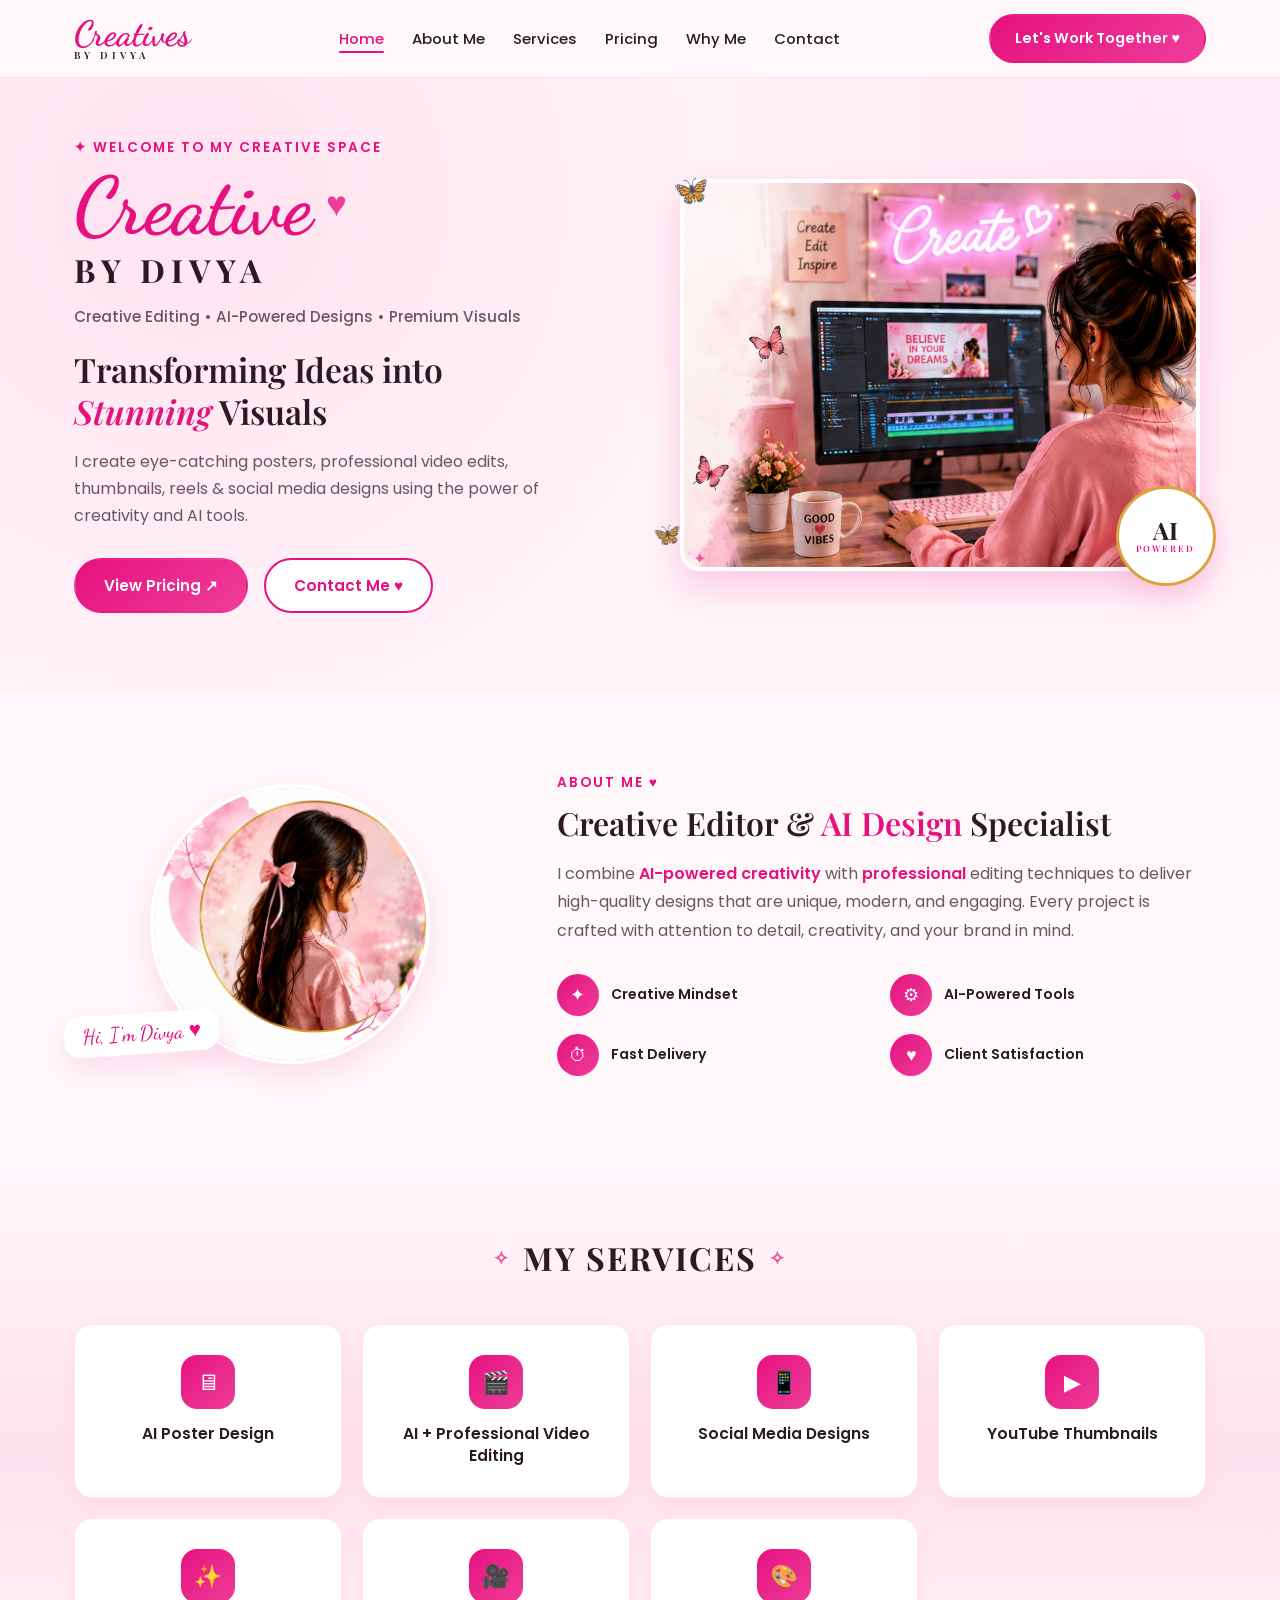
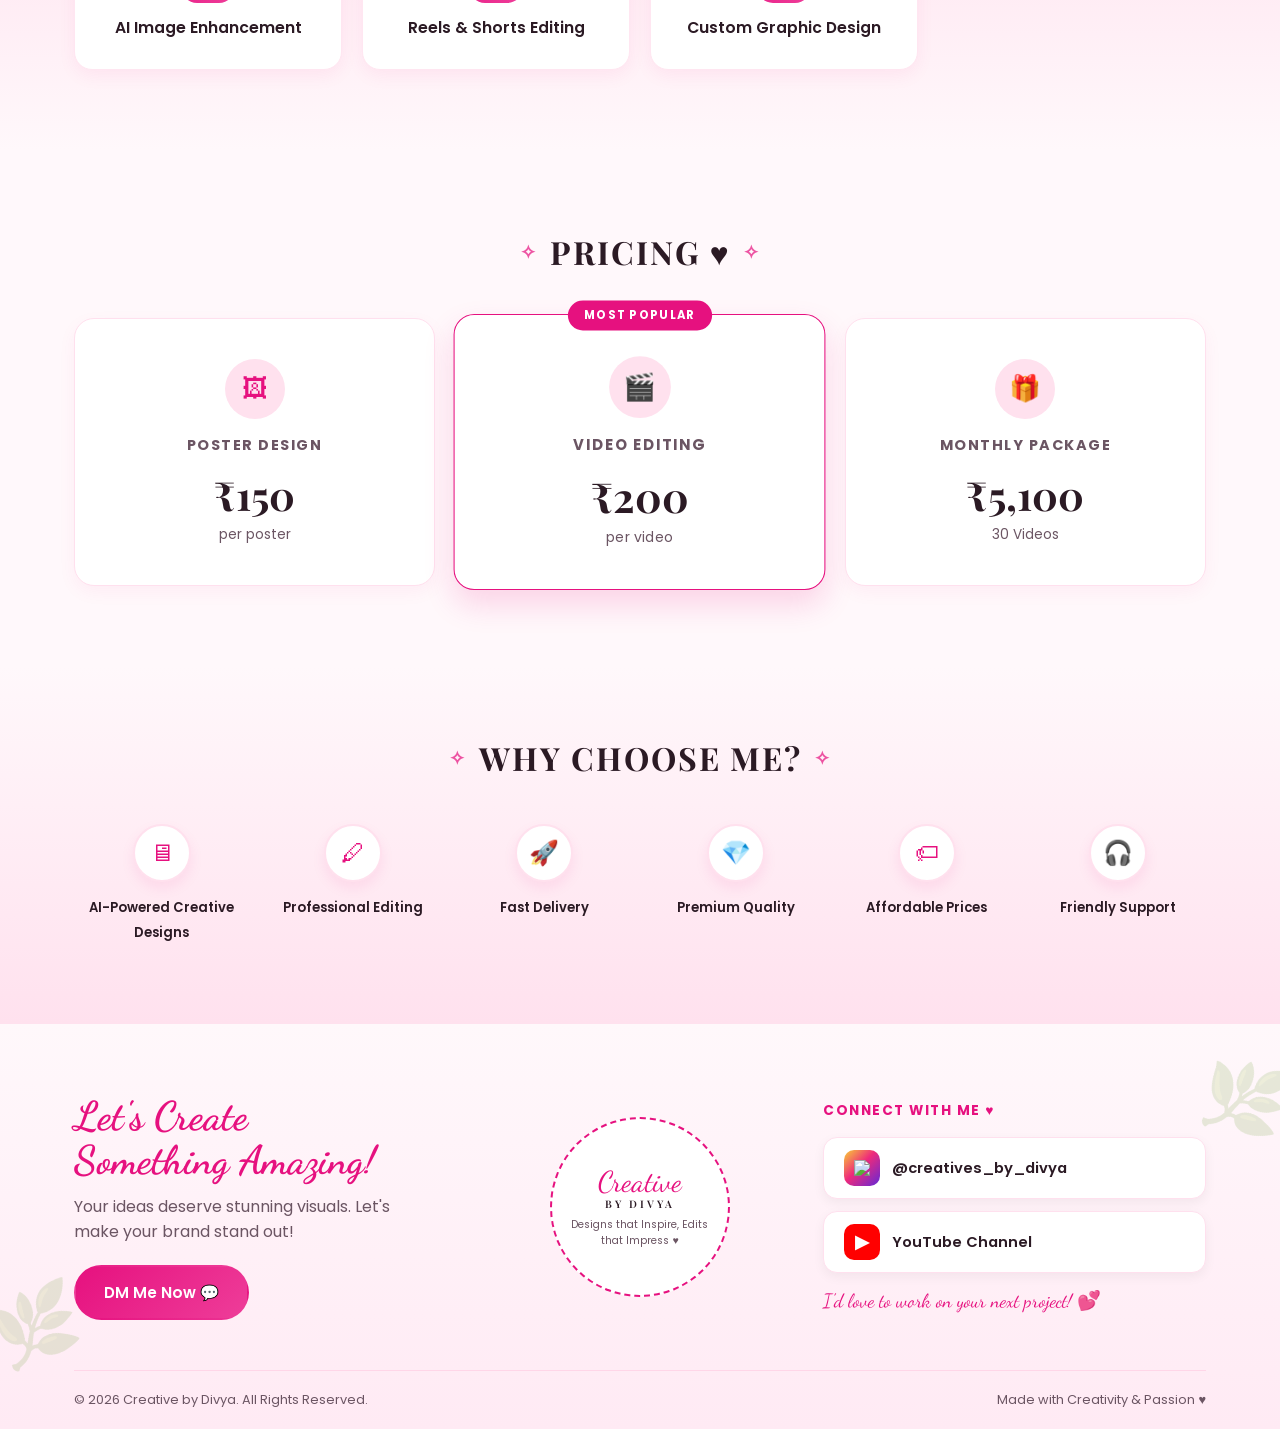
==== index.html @ 84e1c1ef "Update index.html" ====
<!DOCTYPE html>
<html lang="en">
<head>
<meta charset="UTF-8">
<meta name="viewport" content="width=device-width, initial-scale=1.0">
<title>Creatives by Divya | Creative Editing &amp; AI-Powered Designs</title>
<link rel="preconnect" href="https://fonts.googleapis.com">
<link href="https://fonts.googleapis.com/css2?family=Dancing+Script:wght@600;700&family=Playfair+Display:ital,wght@0,600;0,700;1,600&family=Poppins:wght@300;400;500;600;700&display=swap" rel="stylesheet">
<link rel="stylesheet" href="css/style.css">
</head>
<body>

<header>
  <div class="nav-wrap">
    <div class="logo">Creatives <small>BY DIVYA</small></div>
    <nav>
      <ul>
        <li><a href="#home" class="active">Home</a></li>
        <li><a href="#about">About Me</a></li>
        <li><a href="#services">Services</a></li>
        <li><a href="#pricing">Pricing</a></li>
        <li><a href="#why">Why Me</a></li>
        <li><a href="#contact">Contact</a></li>
      </ul>
    </nav>
    <a href="#contact" class="btn btn-primary">Let's Work Together ♥</a>
  </div>
</header>

<section class="hero" id="home">
  <div class="hero-grid">
    <div class="hero-text">
      <div class="eyebrow">✦ WELCOME TO MY CREATIVE SPACE</div>
      <h1>Creative <span class="heart">♥</span></h1>
      <div class="byline">BY DIVYA</div>
      <div class="tagline">Creative Editing • AI-Powered Designs • Premium Visuals</div>
      <h2>Transforming Ideas into<br><span class="accent">Stunning</span> Visuals</h2>
      <p class="desc">I create eye-catching posters, professional video edits, thumbnails, reels &amp; social media designs using the power of creativity and AI tools.</p>
      <div class="hero-btns">
        <a href="#pricing" class="btn btn-primary btn-ghost-lg">View Pricing ↗</a>
        <a href="#contact" class="btn btn-outline btn-ghost-lg">Contact Me ♥</a>
      </div>
    </div>

    <div class="hero-visual">
      <span class="float-emoji fe1">🦋</span>
      <span class="float-emoji fe2">🦋</span>
      <span class="sparkle sp1">✦</span>
      <span class="sparkle sp2">✦</span>
      <div class="desk-card">
        <img src="images/1000247203.png" alt="Divya Editing Setup" class="desk-card-img">
      </div>
      <div class="ai-badge">
        <div class="ai-txt">AI</div>
        <div class="ai-sub">POWERED</div>
      </div>
    </div>
  </div>
</section>

<section class="about" id="about">
  <div class="container about-grid">
    <div class="about-photo-wrap">
      <div class="about-photo">
        <img src="images/1000247204.png" alt="Divya" class="about-logo-img">
      </div>
      <div class="about-caption">Hi, I'm Divya ♥</div>
    </div>
    <div class="about-content">
      <div class="eyebrow">ABOUT ME ♥</div>
      <h3>Creative Editor &amp; <span class="hl">AI Design</span> Specialist</h3>
      <p class="lead">I combine <span class="hl2">AI-powered creativity</span> with <span class="hl2">professional</span> editing techniques to deliver high-quality designs that are unique, modern, and engaging. Every project is crafted with attention to detail, creativity, and your brand in mind.</p>
      <div class="feat-row">
        <div class="feat-item"><div class="feat-icon">✦</div><span class="label">Creative Mindset</span></div>
        <div class="feat-item"><div class="feat-icon">⚙</div><span class="label">AI-Powered Tools</span></div>
        <div class="feat-item"><div class="feat-icon">⏱</div><span class="label">Fast Delivery</span></div>
        <div class="feat-item"><div class="feat-icon">♥</div><span class="label">Client Satisfaction</span></div>
      </div>
    </div>
  </div>
</section>

<section class="services" id="services">
  <div class="container">
    <div class="sec-title"><h2>My Services</h2></div>
    <div class="service-grid">
      <div class="service-card"><div class="service-icon">🖥</div><h4>AI Poster Design</h4></div>
      <div class="service-card"><div class="service-icon">🎬</div><h4>AI + Professional Video Editing</h4></div>
      <div class="service-card"><div class="service-icon">📱</div><h4>Social Media Designs</h4></div>
      <div class="service-card"><div class="service-icon">▶</div><h4>YouTube Thumbnails</h4></div>
      <div class="service-card"><div class="service-icon">✨</div><h4>AI Image Enhancement</h4></div>
      <div class="service-card"><div class="service-icon">🎥</div><h4>Reels &amp; Shorts Editing</h4></div>
      <div class="service-card"><div class="service-icon">🎨</div><h4>Custom Graphic Design</h4></div>
    </div>
  </div>
</section>

<section class="pricing" id="pricing">
  <div class="container">
    <div class="sec-title"><h2>Pricing ♥</h2></div>
    <div class="price-grid">
      <div class="price-card">
        <div class="price-icon">🖼</div>
        <h4>Poster Design</h4>
        <div class="amount">₹150</div>
        <div class="unit">per poster</div>
      </div>
      <div class="price-card popular">
        <div class="popular-tag">MOST POPULAR</div>
        <div class="price-icon">🎬</div>
        <h4>Video Editing</h4>
        <div class="amount">₹200</div>
        <div class="unit">per video</div>
      </div>
      <div class="price-card">
        <div class="price-icon">🎁</div>
        <h4>Monthly Package</h4>
        <div class="amount">₹5,100</div>
        <div class="unit">30 Videos</div>
      </div>
    </div>
  </div>
</section>

<section class="why" id="why">
  <div class="container">
    <div class="sec-title"><h2>Why Choose Me?</h2></div>
    <div class="why-grid">
      <div class="why-item"><div class="why-icon">🖥</div><span>AI-Powered Creative Designs</span></div>
      <div class="why-item"><div class="why-icon">🖊</div><span>Professional Editing</span></div>
      <div class="why-item"><div class="why-icon">🚀</div><span>Fast Delivery</span></div>
      <div class="why-item"><div class="why-icon">💎</div><span>Premium Quality</span></div>
      <div class="why-item"><div class="why-icon">🏷</div><span>Affordable Prices</span></div>
      <div class="why-item"><div class="why-icon">🎧</div><span>Friendly Support</span></div>
    </div>
  </div>
</section>

<footer id="contact">
  <span class="leaf l1">🌿</span>
  <span class="leaf l2">🌿</span>
  <div class="container">
    <div class="footer-grid">
      <div>
        <h3>Let's Create<br>Something Amazing!</h3>
        <p class="sub">Your ideas deserve stunning visuals. Let's make your brand stand out!</p>
        <a href="https://instagram.com/creatives_by_divya" target="_blank" class="btn btn-primary btn-ghost-lg">DM Me Now 💬</a>
      </div>
      
      <div class="footer-logo">
        <div class="fl-title">Creative</div>
        <div class="fl-sub">BY DIVYA</div>
        <div class="fl-tag">Designs that Inspire, Edits that Impress ♥</div>
      </div>

      <div class="contact-col">
        <h4>Connect With Me ♥</h4>
<div class="social-links">
    <a href="https://instagram.com/creatives_by_divya" target="_blank" class="social-link insta">
        <span class="social-icon insta-icon">
            <img src="https://image.flaticon.com/icons/png/512/174/174855.png" alt="Instagram logo" width="16" height="16">
        </span>
        <span>@creatives_by_divya</span>
    </a>
     <a href="https://youtube.com/@divyadada5" target="_blank" class="social-link yt">
            <span class="social-icon yt-icon">▶</span>
            <span>YouTube Channel</span>
          </a>
        </div>
        <div class="contact-note">I'd love to work on your next project! 💕</div>
      </div>
    </div>

    <div class="copyright">
      <span>© 2026 Creative by Divya. All Rights Reserved.</span>
      <span>Made with Creativity &amp; Passion ♥</span>
    </div>
  </div>
</footer>

<script src="js/script.js"></script>
</body>
</html>
---- css/style.css ----
:root{
  --pink-deep:#e6117f;
  --pink-main:#ee3d99;
  --pink-soft:#ffe1ee;
  --pink-bg:#fff3f8;
  --pink-pale:#fff8fb;
  --ink:#2b1a24;
  --ink-soft:#6b5563;
  --gold:#d9a441;
  --white:#ffffff;
  --shadow: 0 12px 30px rgba(230,17,127,0.12);
}

*{margin:0;padding:0;box-sizing:border-box;}
html{scroll-behavior:smooth;}
body{
  font-family:'Poppins',sans-serif;
  color:var(--ink);
  background:var(--pink-pale);
  overflow-x:hidden;
}
a{text-decoration:none;color:inherit;}
ul{list-style:none;}
img{max-width:100%;height:auto;display:block;}

.container{max-width:1180px;margin:0 auto;padding:0 24px;}
section{position:relative;}

/* ---------- HEADER ---------- */
header{
  position:sticky;top:0;z-index:100;
  background:rgba(255,248,251,0.95);
  backdrop-filter:blur(10px);
  border-bottom:1px solid var(--pink-soft);
}
.nav-wrap{
  display:flex;align-items:center;justify-content:space-between;
  padding:14px 24px;max-width:1180px;margin:0 auto;
}
.logo{
  font-family:'Dancing Script',cursive;
  font-size:2.2rem;font-weight:700;color:var(--pink-deep);
  line-height:1;
}
.logo small{
  display:block;font-family:'Playfair Display',serif;
  font-size:0.62rem;letter-spacing:4px;color:var(--ink);
  font-weight:600;margin-top:-2px;
}
nav ul{display:flex;gap:28px;}
nav a{
  font-size:0.93rem;font-weight:500;color:var(--ink);
  position:relative;padding-bottom:4px;transition:color .2s;
}
nav a:hover, nav a.active{color:var(--pink-deep);}
nav a.active::after{
  content:'';position:absolute;left:0;right:0;bottom:0;height:2px;
  background:var(--pink-deep);border-radius:2px;
}
.btn{
  display:inline-flex;align-items:center;justify-content:center;gap:8px;
  padding:12px 24px;border-radius:30px;font-weight:600;font-size:0.9rem;
  border:2px solid transparent;cursor:pointer;transition:all .25s ease;
  white-space:nowrap;
}
.btn:hover{transform:translateY(-2px);box-shadow:0 10px 20px rgba(230,17,127,0.25);}
.btn-primary{background:linear-gradient(135deg,var(--pink-deep),var(--pink-main));color:#fff;}
.btn-outline{background:#fff;color:var(--pink-deep);border-color:var(--pink-deep);}
.btn-ghost-lg{padding:14px 28px;font-size:0.95rem;}

/* ---------- HERO ---------- */
.hero{
  background:radial-gradient(circle at 15% 20%, #ffe3f0 0%, transparent 45%),
             radial-gradient(circle at 90% 10%, #ffeaf5 0%, transparent 40%),
             var(--pink-bg);
  padding:60px 0 80px;
}
.hero-grid{
  display:grid;grid-template-columns:1.05fr 1fr;gap:40px;align-items:center;
  max-width:1180px;margin:0 auto;padding:0 24px;position:relative;
}
.eyebrow{
  font-size:0.85rem;letter-spacing:2px;font-weight:600;color:var(--pink-deep);
  margin-bottom:8px;
}
.hero h1{
  font-family:'Dancing Script',cursive;
  font-size:5rem;color:var(--pink-deep);line-height:1;
  display:flex;align-items:center;gap:14px;
}
.hero h1 .heart{font-size:2.2rem;color:var(--pink-main);}
.hero .byline{
  font-family:'Playfair Display',serif;font-weight:700;
  font-size:2rem;letter-spacing:6px;color:var(--ink);margin:2px 0 14px;
}
.hero .tagline{
  font-size:0.95rem;color:var(--ink-soft);font-weight:500;margin-bottom:20px;
}
.hero h2{
  font-size:2.1rem;font-weight:600;line-height:1.25;margin-bottom:16px;
  font-family:'Playfair Display',serif;
}
.hero h2 .accent{color:var(--pink-deep);font-style:italic;}
.hero p.desc{
  color:var(--ink-soft);font-size:1rem;line-height:1.7;max-width:480px;margin-bottom:28px;
}
.hero-btns{display:flex;gap:16px;flex-wrap:wrap;}

/* Visual Box */
.hero-visual{position:relative;display:flex;justify-content:center;align-items:center;}
.desk-card {
  width: 100%;
  max-width: 520px;
  overflow: hidden;
  border-radius: 20px;
  box-shadow: 0 15px 35px rgba(230,17,127,0.18);
  border: 4px solid #fff;
}
.desk-card-img {
  width: 100%;
  height: auto;
  object-fit: cover;
  display: block;
  border-radius: 16px;
}

.ai-badge{
  position:absolute;bottom:-15px;right:-10px;
  width:100px;height:100px;border-radius:50%;
  background:#fff;border:3px solid var(--gold);
  display:flex;flex-direction:column;align-items:center;justify-content:center;
  box-shadow:var(--shadow);font-family:'Playfair Display',serif;
  z-index:2;
}
.ai-badge .ai-txt{font-size:1.5rem;font-weight:700;color:var(--ink);line-height:1;}
.ai-badge .ai-sub{font-size:0.55rem;letter-spacing:2px;color:var(--pink-deep);font-weight:600;}

.float-emoji{position:absolute;font-size:1.8rem;opacity:0.85;animation:float 5s ease-in-out infinite;}
.fe1{top:-10px;left:0;animation-delay:0s;}
.fe2{bottom:20px;left:-20px;animation-delay:1.2s;font-size:1.4rem;}
@keyframes float{
  0%,100%{transform:translateY(0) rotate(0deg);}
  50%{transform:translateY(-12px) rotate(8deg);}
}
.sparkle{position:absolute;color:var(--pink-deep);opacity:0.6;}
.sp1{top:0;right:20px;font-size:1.4rem;}
.sp2{bottom:0;left:20px;font-size:1rem;}

/* ---------- ABOUT ---------- */
.about{padding:80px 0;background:var(--pink-pale);}
.about-grid{
  display:grid;grid-template-columns:0.8fr 1.2fr;gap:50px;align-items:center;
}
.about-photo-wrap{position:relative;display:flex;justify-content:center;}
.about-photo{
  width:280px;height:280px;border-radius:50%;
  background:linear-gradient(160deg,#ffd3e6,#ff8fc0);
  border:4px solid #fff;box-shadow:var(--shadow);
  display:flex;align-items:center;justify-content:center;
  position:relative;overflow:hidden;
}
.about-logo-img{width:100%;height:100%;object-fit:cover;}
.about-caption{
  position:absolute;left:-10px;bottom:10px;
  font-family:'Dancing Script',cursive;font-size:1.3rem;color:var(--pink-deep);
  background:#fff;padding:8px 18px;border-radius:16px;box-shadow:var(--shadow);
  transform:rotate(-4deg);
}
.about h3{font-size:2rem;font-weight:600;margin:8px 0 16px;font-family:'Playfair Display',serif;}
.about h3 .hl{color:var(--pink-deep);}
.about p.lead{color:var(--ink-soft);line-height:1.8;margin-bottom:28px;}
.about p.lead .hl2{color:var(--pink-deep);font-weight:600;}
.feat-row{display:grid;grid-template-columns:repeat(2,1fr);gap:18px;}
.feat-item{display:flex;align-items:center;gap:12px;}
.feat-icon{
  width:42px;height:42px;min-width:42px;border-radius:50%;
  background:linear-gradient(135deg,var(--pink-deep),var(--pink-main));
  display:flex;align-items:center;justify-content:center;color:#fff;font-size:1.1rem;
}
.feat-item span.label{font-size:0.88rem;font-weight:600;}

/* ---------- SECTION TITLES ---------- */
.sec-title{text-align:center;margin-bottom:45px;}
.sec-title h2{
  font-size:2rem;font-weight:700;letter-spacing:2px;
  display:inline-flex;align-items:center;gap:12px;font-family:'Playfair Display',serif;
  text-transform:uppercase;
}
.sec-title h2::before,.sec-title h2::after{
  content:'✧';color:var(--pink-deep);font-size:1.2rem;opacity:0.7;
}

/* ---------- SERVICES ---------- */
.services{padding:80px 0;background:linear-gradient(180deg,var(--pink-pale),var(--pink-soft) 50%,var(--pink-pale));}
.service-grid{
  display:grid;grid-template-columns:repeat(4,1fr);gap:20px;
}
.service-card{
  background:#fff;border-radius:18px;padding:30px 18px;text-align:center;
  box-shadow:0 6px 18px rgba(230,17,127,0.06);
  transition:transform .25s, box-shadow .25s;border:1px solid #ffe6f1;
}
.service-card:hover{transform:translateY(-6px);box-shadow:var(--shadow);}
.service-icon{
  width:54px;height:54px;border-radius:16px;margin:0 auto 14px;
  background:linear-gradient(135deg,var(--pink-deep),var(--pink-main));
  display:flex;align-items:center;justify-content:center;font-size:1.4rem;color:#fff;
}
.service-card h4{font-size:0.98rem;font-weight:600;line-height:1.4;}

/* ---------- PRICING ---------- */
.pricing{padding:80px 0;background:var(--pink-pale);}
.price-grid{display:grid;grid-template-columns:repeat(3,1fr);gap:24px;align-items:stretch;}
.price-card{
  background:#fff;border:1.5px solid #ffe0ee;border-radius:20px;
  padding:40px 24px;text-align:center;position:relative;
  box-shadow:0 6px 18px rgba(230,17,127,0.05);
}
.price-card.popular{
  border-color:var(--pink-deep);box-shadow:0 14px 30px rgba(230,17,127,0.16);
  transform:scale(1.03);
}
.popular-tag{
  position:absolute;top:-14px;left:50%;transform:translateX(-50%);
  background:var(--pink-deep);color:#fff;font-size:0.7rem;font-weight:700;
  letter-spacing:1px;padding:6px 16px;border-radius:20px;white-space:nowrap;
}
.price-icon{
  width:60px;height:60px;border-radius:50%;margin:0 auto 16px;
  background:var(--pink-soft);display:flex;align-items:center;justify-content:center;
  font-size:1.6rem;color:var(--pink-deep);
}
.price-card h4{font-size:0.9rem;letter-spacing:1.5px;font-weight:700;text-transform:uppercase;margin-bottom:12px;color:var(--ink-soft);}
.price-card .amount{font-size:2.5rem;font-weight:700;color:var(--ink);font-family:'Playfair Display',serif;}
.price-card .unit{color:var(--ink-soft);font-size:0.85rem;margin-top:4px;}

/* ---------- WHY CHOOSE ---------- */
.why{padding:70px 0 80px;background:linear-gradient(180deg,var(--pink-pale),var(--pink-soft));}
.why-grid{display:grid;grid-template-columns:repeat(6,1fr);gap:16px;text-align:center;}
.why-item .why-icon{
  width:58px;height:58px;border-radius:50%;margin:0 auto 12px;
  background:#fff;border:2px solid var(--pink-soft);
  display:flex;align-items:center;justify-content:center;font-size:1.5rem;color:var(--pink-deep);
  box-shadow:0 6px 14px rgba(230,17,127,0.08);
}
.why-item span{font-size:0.82rem;font-weight:600;line-height:1.3;}

/* ---------- FOOTER / CONTACT ---------- */
footer{
  background:linear-gradient(180deg,var(--pink-pale),#ffeaf4);
  padding:70px 0 0;position:relative;overflow:hidden;
}
.footer-grid{
  display:grid;grid-template-columns:1fr 0.8fr 1fr;gap:30px;align-items:center;
  padding-bottom:50px;position:relative;z-index:2;
}
.footer-grid h3{
  font-family:'Dancing Script',cursive;font-size:2.5rem;color:var(--pink-deep);line-height:1.1;
}
.footer-grid p.sub{color:var(--ink-soft);margin:12px 0 20px;max-width:320px;line-height:1.6;}

.footer-logo{
  width:180px;height:180px;border-radius:50%;margin:0 auto;
  border:2px dashed var(--pink-deep);
  display:flex;flex-direction:column;align-items:center;justify-content:center;text-align:center;
  background:#fff;
}
.footer-logo .fl-title{font-family:'Dancing Script',cursive;font-size:1.8rem;color:var(--pink-deep);}
.footer-logo .fl-sub{font-family:'Playfair Display',serif;font-size:0.65rem;letter-spacing:3px;font-weight:600;margin-top:-2px;}
.footer-logo .fl-tag{font-size:0.65rem;color:var(--ink-soft);margin-top:6px;padding:0 16px;}

.contact-col h4{
  font-size:0.85rem;letter-spacing:1.5px;font-weight:700;color:var(--pink-deep);
  text-transform:uppercase;margin-bottom:16px;
}

/* Social Buttons */
.social-links{display:flex;flex-direction:column;gap:12px;}
.social-link{
  display:inline-flex;align-items:center;gap:12px;
  background:#fff;padding:12px 20px;border-radius:14px;
  box-shadow:0 4px 12px rgba(0,0,0,0.05);font-weight:600;font-size:0.92rem;
  border:1px solid #ffe0ee;transition:transform .2s;
}
.social-link:hover{transform:translateY(-3px);}
.social-icon{
  width:36px;height:36px;border-radius:10px;
  display:flex;align-items:center;justify-content:center;color:#fff;font-size:1.1rem;
}
.insta-icon{background:linear-gradient(135deg,#f9ce34,#ee2a7b 45%,#6228d7);}
.yt-icon{background:#ff0000;}

.contact-note{margin-top:16px;color:var(--pink-deep);font-family:'Dancing Script',cursive;font-size:1.2rem;}

.copyright{
  border-top:1px solid #ffd6e8;padding:20px 0;
  display:flex;justify-content:space-between;flex-wrap:wrap;gap:10px;
  font-size:0.8rem;color:var(--ink-soft);position:relative;z-index:2;
}
.leaf{position:absolute;font-size:4.5rem;opacity:0.15;color:var(--pink-deep);z-index:1;}
.leaf.l1{left:-10px;bottom:50px;transform:rotate(-15deg);}
.leaf.l2{right:-10px;top:20px;transform:rotate(20deg);}

/* ---------- RESPONSIVE BREAKPOINTS ---------- */

/* Tablet View (Max Width 992px) */
@media (max-width:992px){
  nav{display:none;} /* Hidden for clean mobile layout; can add a hamburger icon if needed */
  .hero-grid{grid-template-columns:1fr;text-align:center;}
  .hero h1{font-size:4rem;justify-content:center;}
  .hero .byline{font-size:1.6rem;}
  .hero p.desc{margin:0 auto 24px;}
  .hero-btns{justify-content:center;}
  
  .about-grid{grid-template-columns:1fr;text-align:center;}
  .about-photo-wrap{margin-bottom:10px;}
  
  .service-grid{grid-template-columns:repeat(2,1fr);}
  .price-grid{grid-template-columns:1fr;max-width:450px;margin:0 auto;}
  .price-card.popular{transform:none;}
  .why-grid{grid-template-columns:repeat(3,1fr);}
  
  .footer-grid{grid-template-columns:1fr;text-align:center;}
  .footer-grid p.sub{margin:12px auto 20px;}
  .social-links{align-items:center;}
}

/* Smartphone View (Max Width 576px) */
@media (max-width:576px){
  .container{padding:0 16px;}
  .hero{padding:40px 0 60px;}
  .hero h1{font-size:3rem;}
  .hero h2{font-size:1.6rem;}
  .hero .byline{font-size:1.3rem;letter-spacing:4px;}
  
  .feat-row{grid-template-columns:1fr;}
  .service-grid{grid-template-columns:1fr;}
  .why-grid{grid-template-columns:repeat(2,1fr);}
  
  .ai-badge{width:80px;height:80px;bottom:-10px;right:-5px;}
  .ai-badge .ai-txt{font-size:1.2rem;}
  
  .copyright{flex-direction:column;text-align:center;gap:6px;}
}
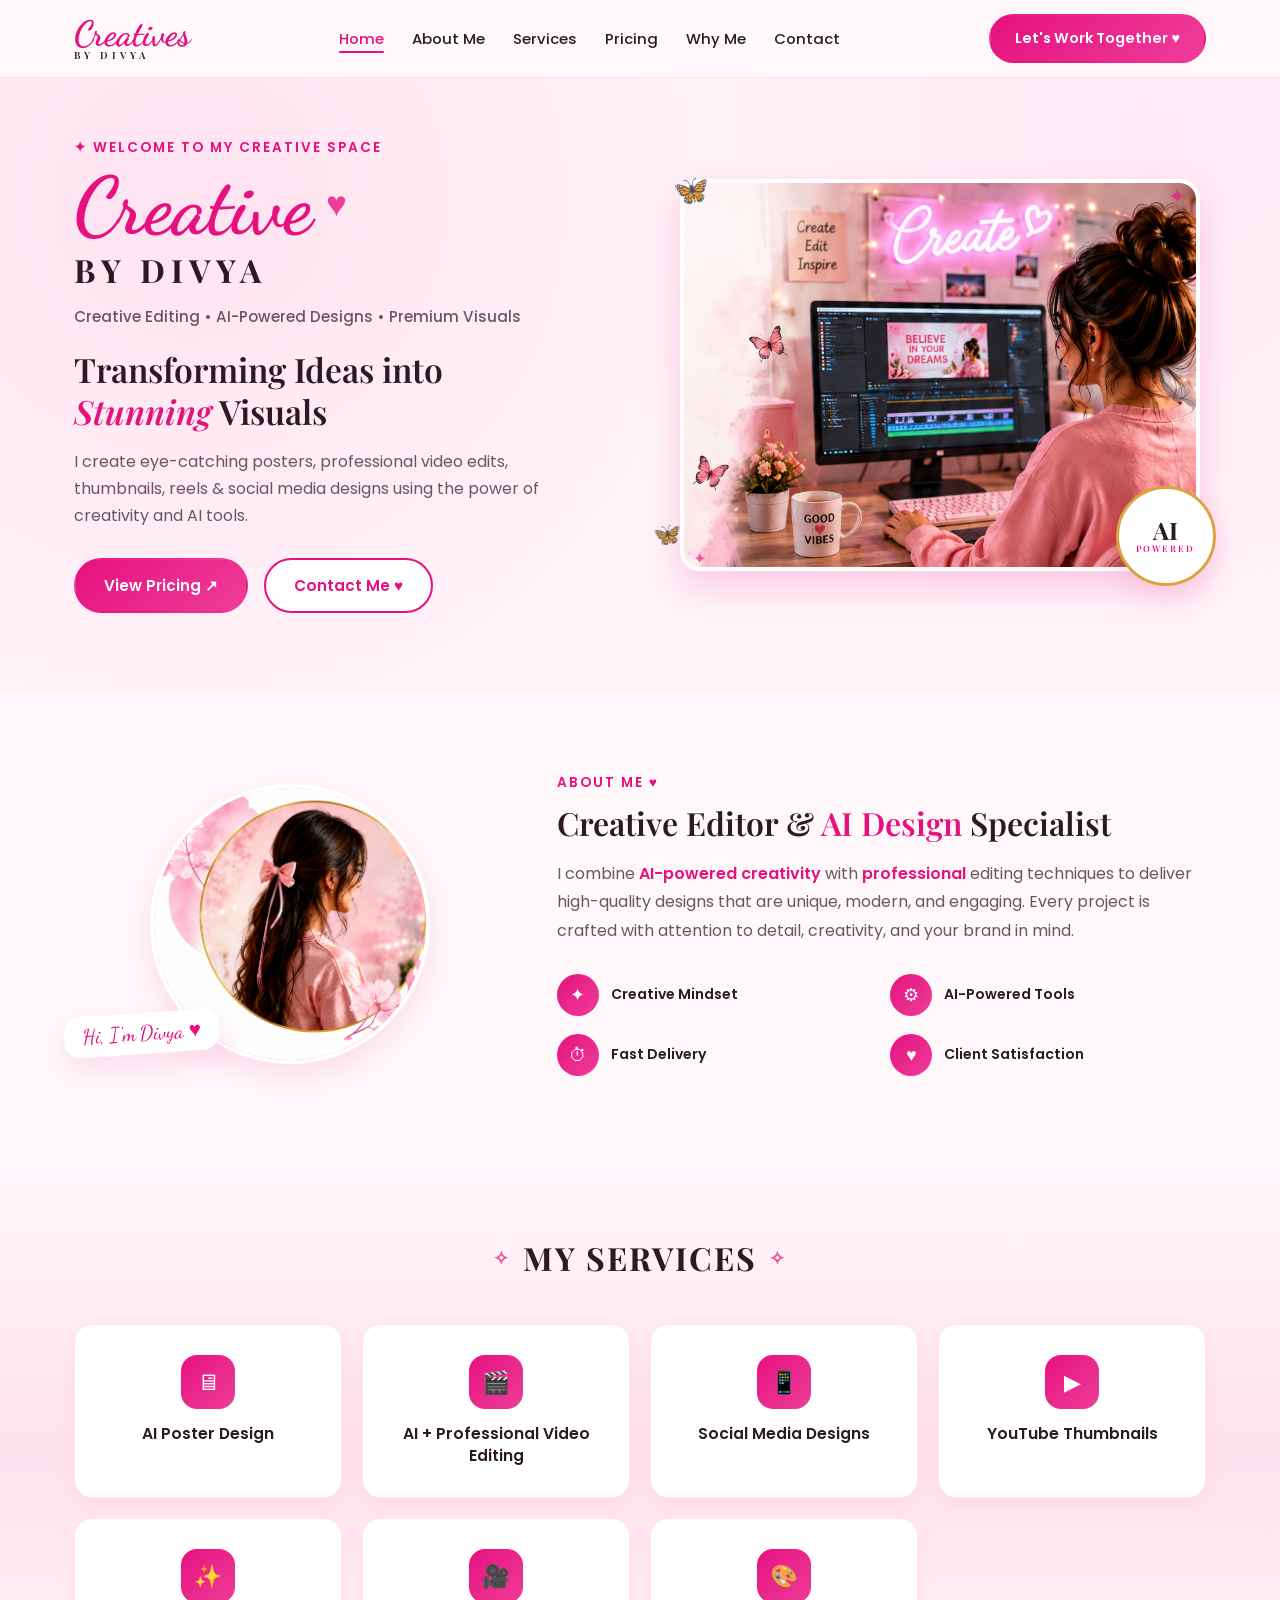
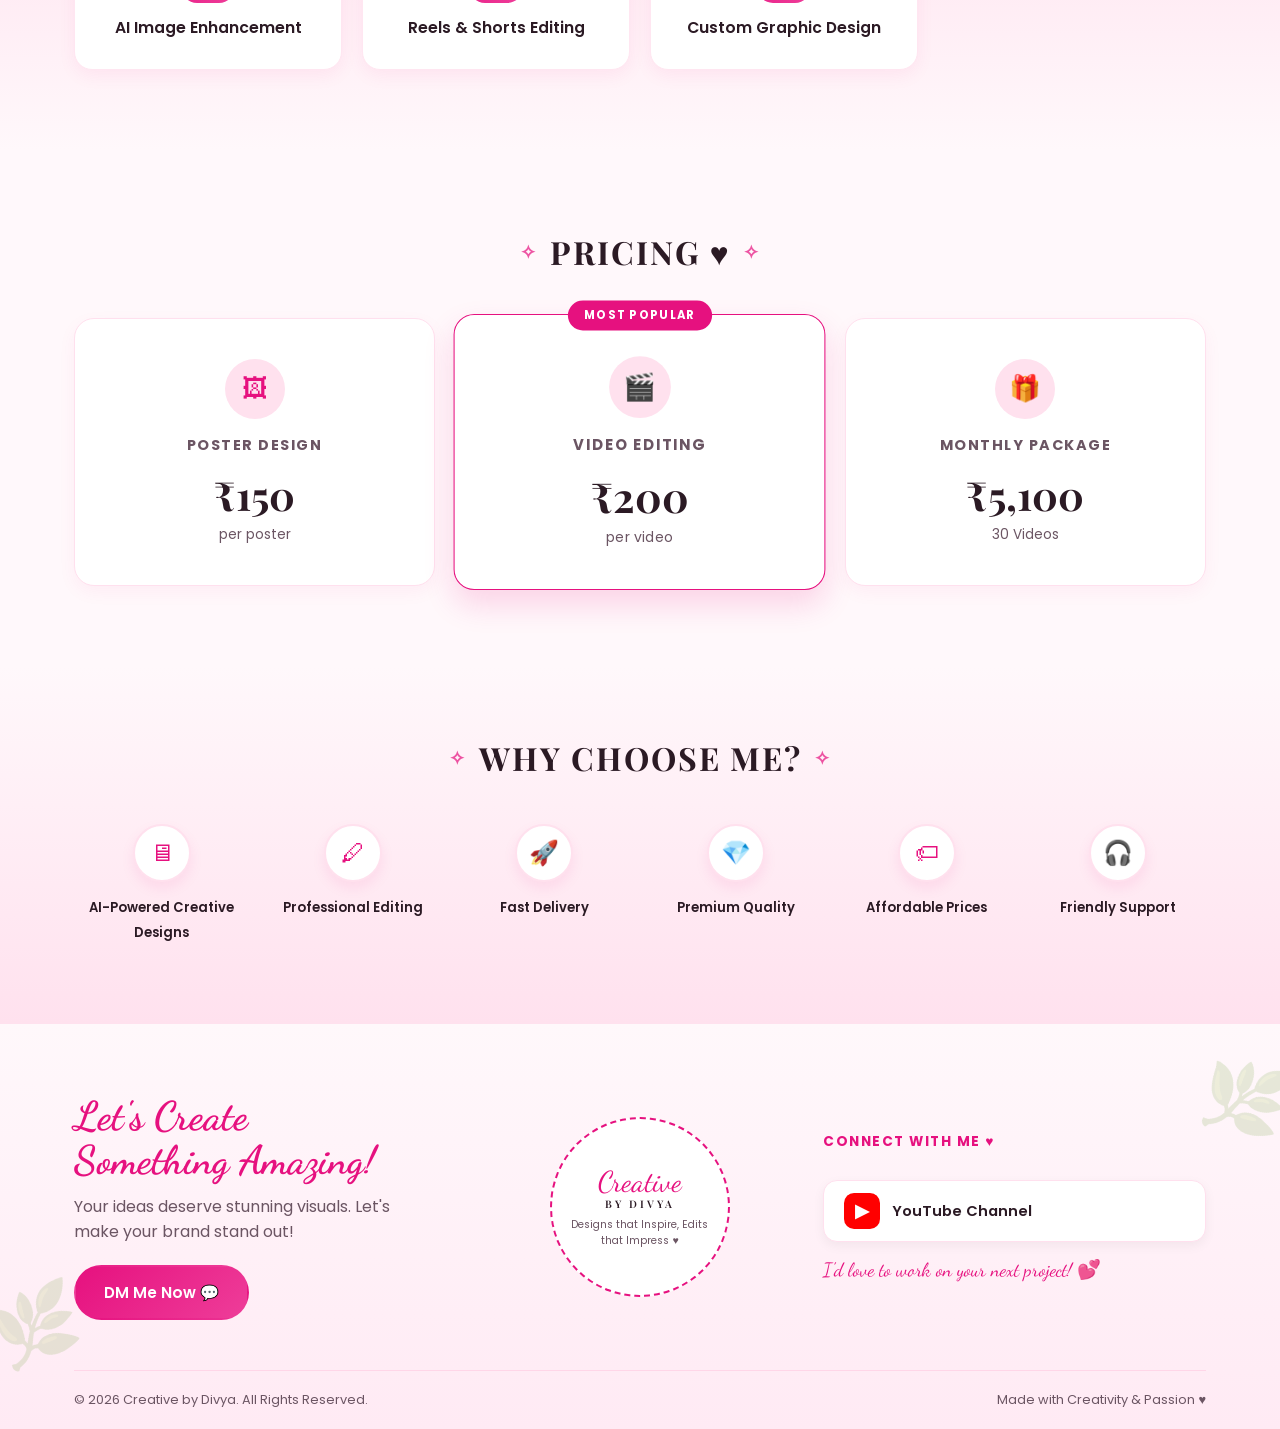
==== commit e9b97cb8: "Update index.html" ====
--- a/index.html
+++ b/index.html
@@ -156,13 +156,10 @@
       <div class="contact-col">
         <h4>Connect With Me ♥</h4>
 <div class="social-links">
-    <a href="https://instagram.com/creatives_by_divya" target="_blank" class="social-link insta">
-        <span class="social-icon insta-icon">
-            <img src="https://image.flaticon.com/icons/png/512/174/174855.png" alt="Instagram logo" width="16" height="16">
-        </span>
-        <span>@creatives_by_divya</span>
-    </a>
-     <a href="https://youtube.com/@divyadada5" target="_blank" class="social-link yt">
+    <a href="https://instagram.com/creatives_by_divya/" target="_blank">
+        <i class="fab fa-instagram"></i>
+      </a>
+    <a href="https://youtube.com/@divyadada5" target="_blank" class="social-link yt">
             <span class="social-icon yt-icon">▶</span>
             <span>YouTube Channel</span>
           </a>
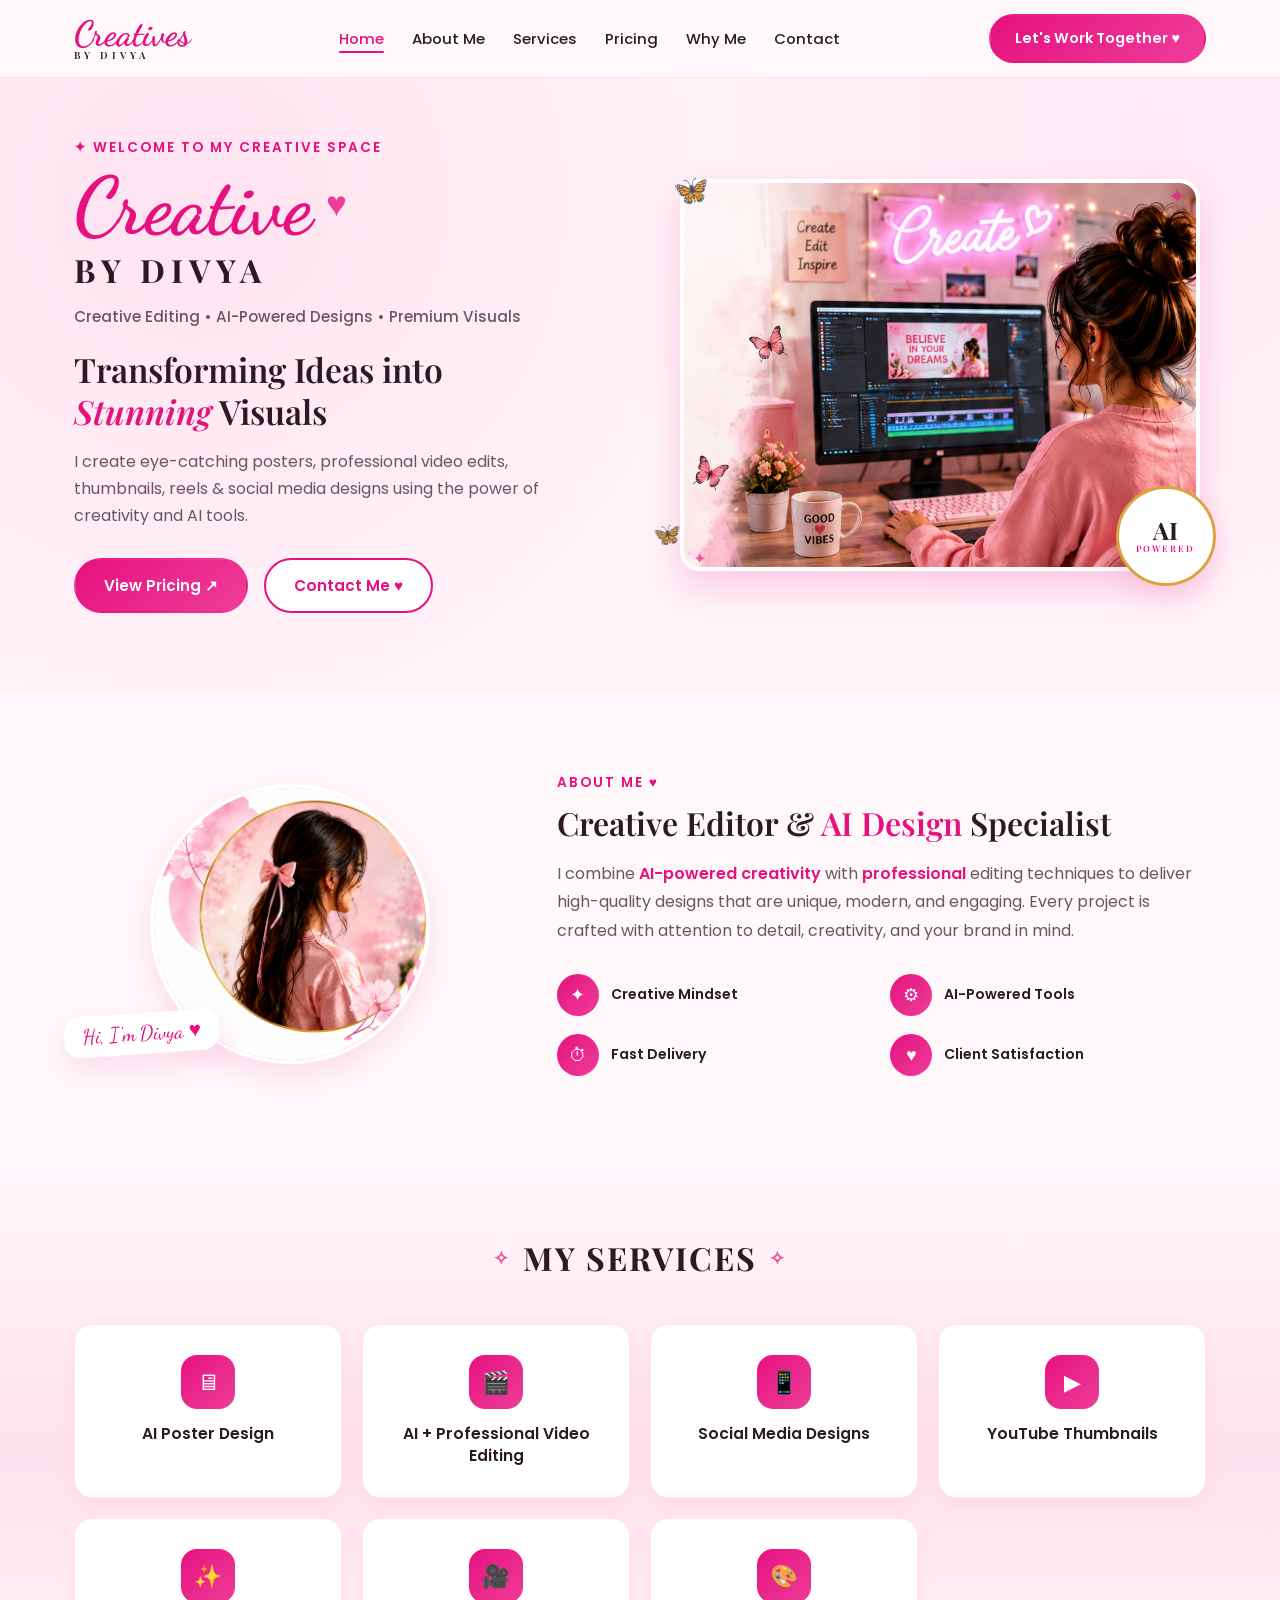
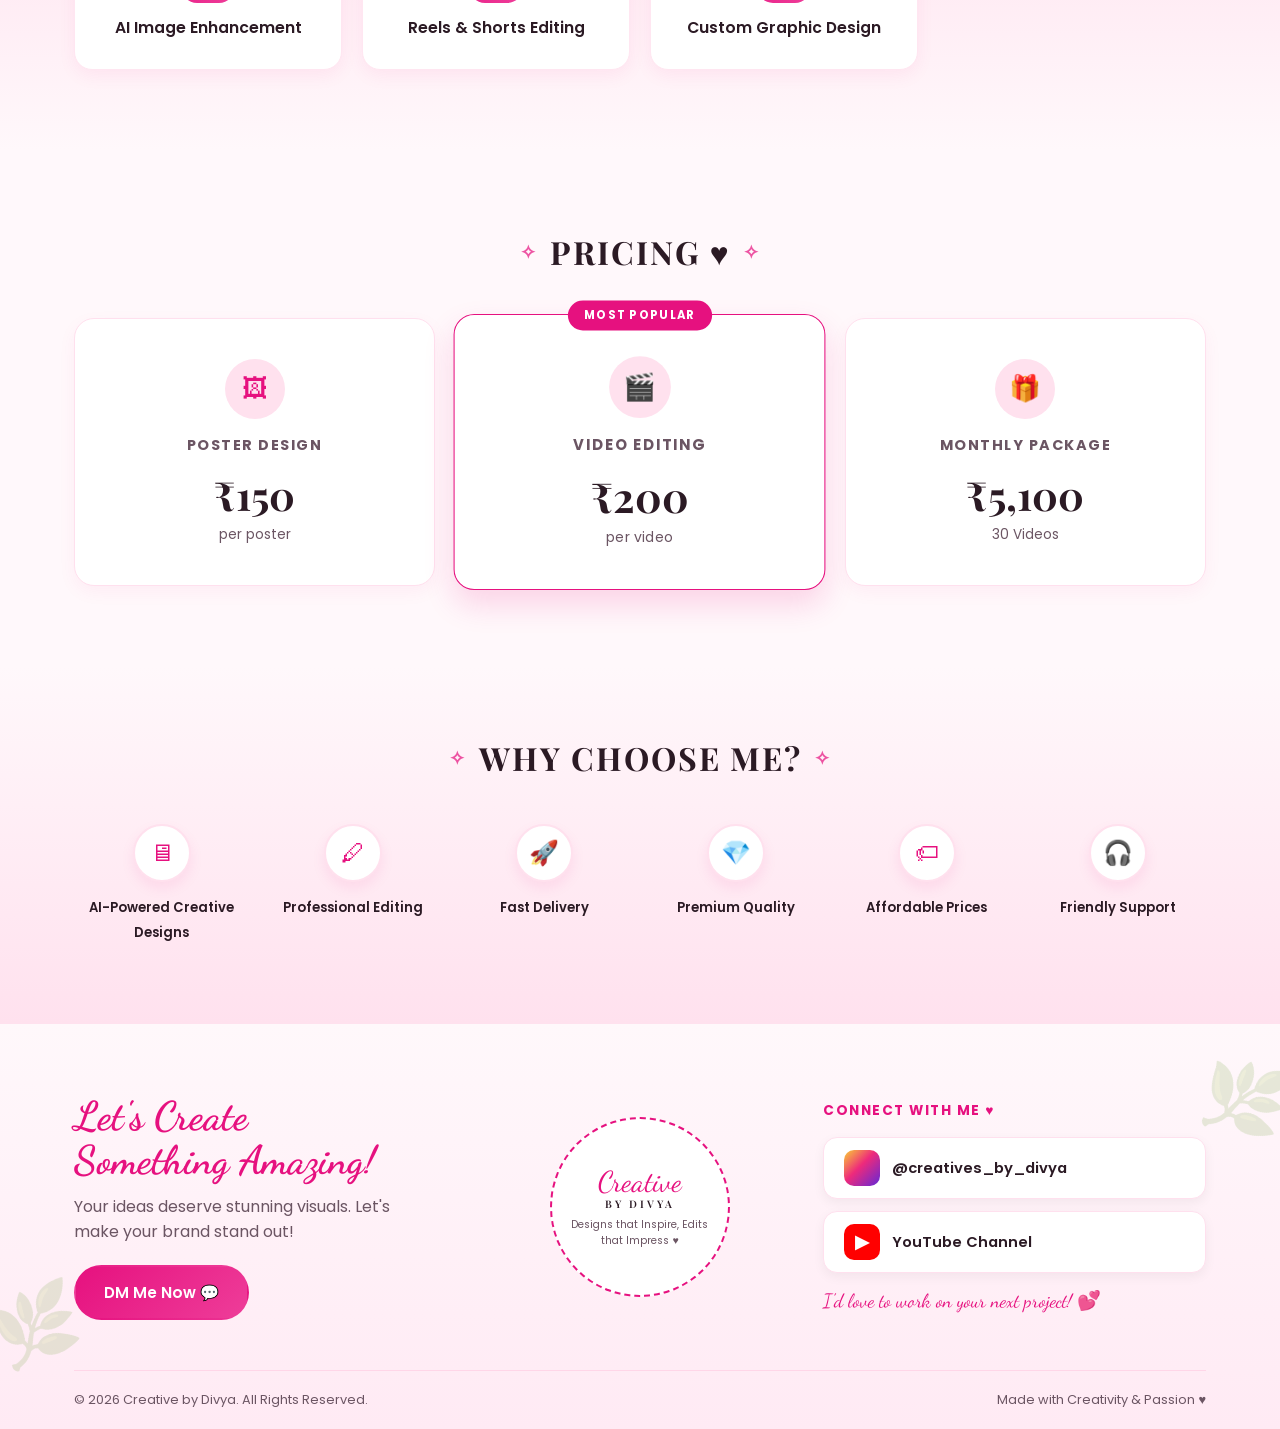
==== commit f6207209: "Update index.html" ====
--- a/index.html
+++ b/index.html
@@ -155,13 +155,14 @@
 
       <div class="contact-col">
         <h4>Connect With Me ♥</h4>
-<div class="social-links">
-    <a href="https://instagram.com/creatives_by_divya/" target="_blank">
-        <i class="fab fa-instagram"></i>
-      </a>
-    <a href="https://youtube.com/@divyadada5" target="_blank" class="social-link yt">
-            <span class="social-icon yt-icon">▶</span>
-            <span>YouTube Channel</span>
+        <div class="social-links">
+          <a href="https://instagram.com/creatives_by_divya/" target="_blank" class="social-link insta">
+            <span class="social-icon insta-icon"><i class="fab fa-instagram"></i></span>
+            <span>@creatives_by_divya</span>
+          </a>
+          <a href="https://youtube.com/@divyadada5" target="_blank" class="social-link yt">
+          <span class="social-icon yt-icon">▶</span>
+          <span>YouTube Channel</span>
           </a>
         </div>
         <div class="contact-note">I'd love to work on your next project! 💕</div>
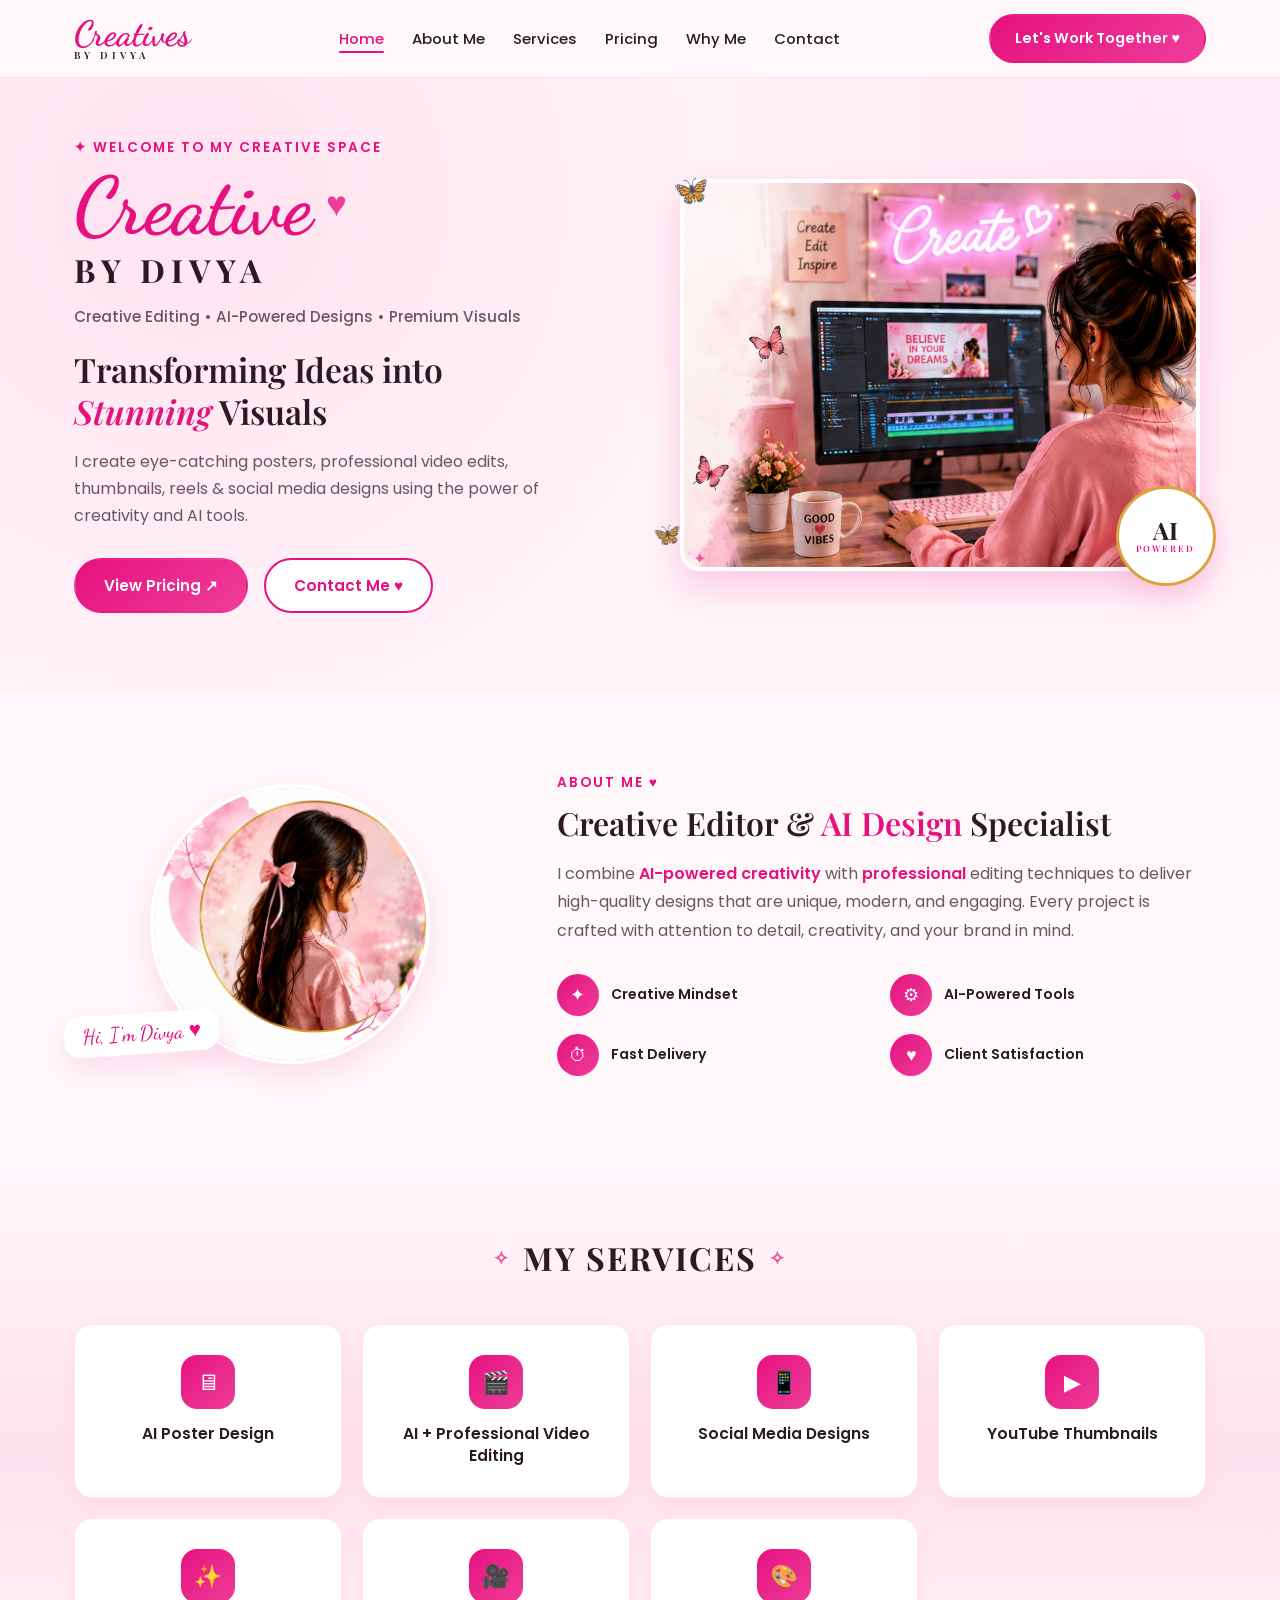
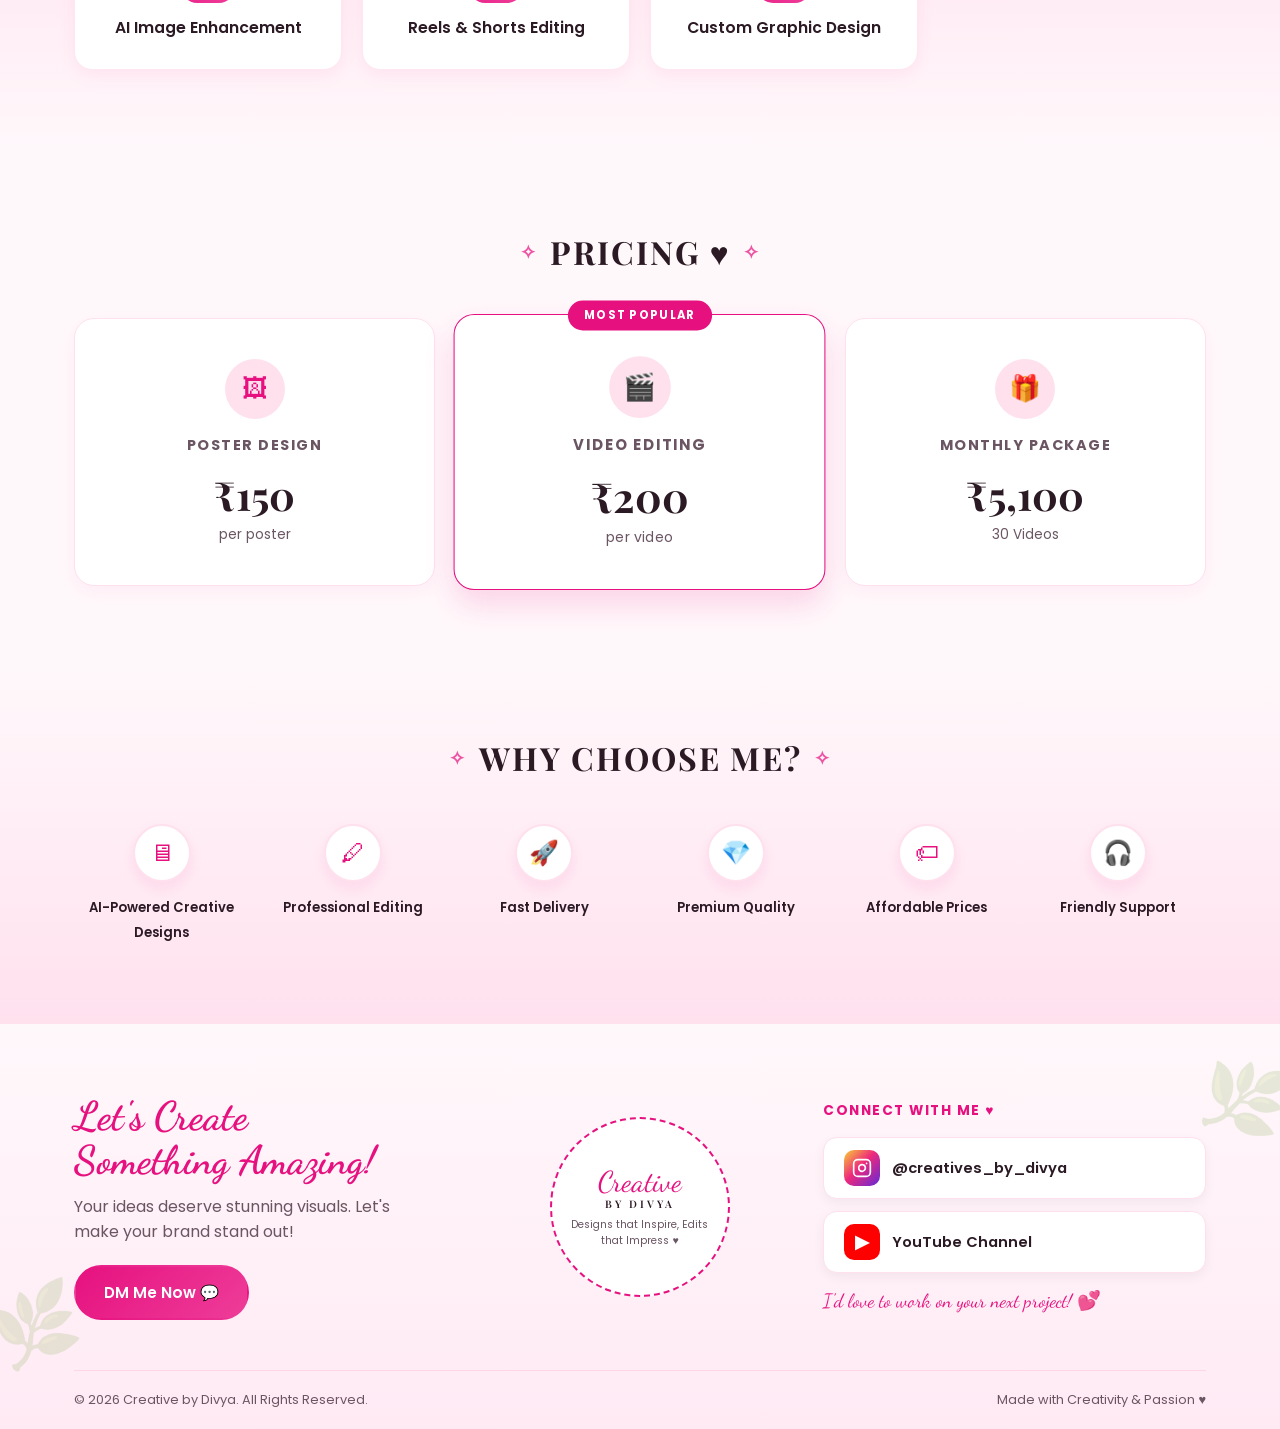
==== commit dbf65445: "Update index.html" ====
--- a/index.html
+++ b/index.html
@@ -1,12 +1,12 @@
 <!DOCTYPE html>
 <html lang="en">
 <head>
-<meta charset="UTF-8">
-<meta name="viewport" content="width=device-width, initial-scale=1.0">
-<title>Creatives by Divya | Creative Editing &amp; AI-Powered Designs</title>
-<link rel="preconnect" href="https://fonts.googleapis.com">
-<link href="https://fonts.googleapis.com/css2?family=Dancing+Script:wght@600;700&family=Playfair+Display:ital,wght@0,600;0,700;1,600&family=Poppins:wght@300;400;500;600;700&display=swap" rel="stylesheet">
-<link rel="stylesheet" href="css/style.css">
+  <meta charset="UTF-8">
+  <meta name="viewport" content="width=device-width, initial-scale=1.0">
+  <title>Creatives by Divya | Creative Editing &amp; AI-Powered Designs</title>
+  <link rel="preconnect" href="https://fonts.googleapis.com">
+  <link href="https://fonts.googleapis.com/css2?family=Dancing+Script:wght@600;700&family=Playfair+Display:ital,wght@0,600;0,700;1,600&family=Poppins:wght@300;400;500;600;700&display=swap" rel="stylesheet">
+  <link rel="stylesheet" href="css/style.css">
 </head>
 <body>
 
@@ -146,7 +146,7 @@
         <p class="sub">Your ideas deserve stunning visuals. Let's make your brand stand out!</p>
         <a href="https://instagram.com/creatives_by_divya" target="_blank" class="btn btn-primary btn-ghost-lg">DM Me Now 💬</a>
       </div>
-      
+
       <div class="footer-logo">
         <div class="fl-title">Creative</div>
         <div class="fl-sub">BY DIVYA</div>
@@ -156,13 +156,20 @@
       <div class="contact-col">
         <h4>Connect With Me ♥</h4>
         <div class="social-links">
+          <!-- Updated Instagram Link with SVG Icon -->
           <a href="https://instagram.com/creatives_by_divya/" target="_blank" class="social-link insta">
-            <span class="social-icon insta-icon"><i class="fab fa-instagram"></i></span>
+            <span class="social-icon insta-icon">
+              <svg width="20" height="20" viewBox="0 0 24 24" fill="none" stroke="currentColor" stroke-width="2" stroke-linecap="round" stroke-linejoin="round">
+                <rect x="2" y="2" width="20" height="20" rx="5" ry="5"></rect>
+                <path d="M16 11.37A4 4 0 1 1 12.63 8 4 4 0 0 1 16 11.37z"></path>
+                <line x1="17.5" y1="6.5" x2="17.51" y2="6.5"></line>
+              </svg>
+            </span>
             <span>@creatives_by_divya</span>
           </a>
           <a href="https://youtube.com/@divyadada5" target="_blank" class="social-link yt">
-          <span class="social-icon yt-icon">▶</span>
-          <span>YouTube Channel</span>
+            <span class="social-icon yt-icon">▶</span>
+            <span>YouTube Channel</span>
           </a>
         </div>
         <div class="contact-note">I'd love to work on your next project! 💕</div>
--- a/css/style.css
+++ b/css/style.css
@@ -1,121 +1,263 @@
-:root{
-  --pink-deep:#e6117f;
-  --pink-main:#ee3d99;
-  --pink-soft:#ffe1ee;
-  --pink-bg:#fff3f8;
-  --pink-pale:#fff8fb;
-  --ink:#2b1a24;
-  --ink-soft:#6b5563;
-  --gold:#d9a441;
-  --white:#ffffff;
-  --shadow: 0 12px 30px rgba(230,17,127,0.12);
-}
-
-*{margin:0;padding:0;box-sizing:border-box;}
-html{scroll-behavior:smooth;}
-body{
-  font-family:'Poppins',sans-serif;
-  color:var(--ink);
-  background:var(--pink-pale);
-  overflow-x:hidden;
-}
-a{text-decoration:none;color:inherit;}
-ul{list-style:none;}
-img{max-width:100%;height:auto;display:block;}
-
-.container{max-width:1180px;margin:0 auto;padding:0 24px;}
-section{position:relative;}
+:root {
+  --pink-deep: #e6117f;
+  --pink-main: #ee3d99;
+  --pink-soft: #ffe1ee;
+  --pink-bg: #fff3f8;
+  --pink-pale: #fff8fb;
+  --ink: #2b1a24;
+  --ink-soft: #6b5563;
+  --gold: #d9a441;
+  --white: #ffffff;
+  --shadow: 0 12px 30px rgba(230, 17, 127, 0.12);
+}
+
+* {
+  margin: 0;
+  padding: 0;
+  box-sizing: border-box;
+}
+
+html {
+  scroll-behavior: smooth;
+}
+
+body {
+  font-family: 'Poppins', sans-serif;
+  color: var(--ink);
+  background: var(--pink-pale);
+  overflow-x: hidden;
+}
+
+a {
+  text-decoration: none;
+  color: inherit;
+}
+
+ul {
+  list-style: none;
+}
+
+img {
+  max-width: 100%;
+  height: auto;
+  display: block;
+}
+
+.container {
+  max-width: 1180px;
+  margin: 0 auto;
+  padding: 0 24px;
+}
+
+section {
+  position: relative;
+}
 
 /* ---------- HEADER ---------- */
-header{
-  position:sticky;top:0;z-index:100;
-  background:rgba(255,248,251,0.95);
-  backdrop-filter:blur(10px);
-  border-bottom:1px solid var(--pink-soft);
-}
-.nav-wrap{
-  display:flex;align-items:center;justify-content:space-between;
-  padding:14px 24px;max-width:1180px;margin:0 auto;
-}
-.logo{
-  font-family:'Dancing Script',cursive;
-  font-size:2.2rem;font-weight:700;color:var(--pink-deep);
-  line-height:1;
-}
-.logo small{
-  display:block;font-family:'Playfair Display',serif;
-  font-size:0.62rem;letter-spacing:4px;color:var(--ink);
-  font-weight:600;margin-top:-2px;
-}
-nav ul{display:flex;gap:28px;}
-nav a{
-  font-size:0.93rem;font-weight:500;color:var(--ink);
-  position:relative;padding-bottom:4px;transition:color .2s;
-}
-nav a:hover, nav a.active{color:var(--pink-deep);}
-nav a.active::after{
-  content:'';position:absolute;left:0;right:0;bottom:0;height:2px;
-  background:var(--pink-deep);border-radius:2px;
-}
-.btn{
-  display:inline-flex;align-items:center;justify-content:center;gap:8px;
-  padding:12px 24px;border-radius:30px;font-weight:600;font-size:0.9rem;
-  border:2px solid transparent;cursor:pointer;transition:all .25s ease;
-  white-space:nowrap;
-}
-.btn:hover{transform:translateY(-2px);box-shadow:0 10px 20px rgba(230,17,127,0.25);}
-.btn-primary{background:linear-gradient(135deg,var(--pink-deep),var(--pink-main));color:#fff;}
-.btn-outline{background:#fff;color:var(--pink-deep);border-color:var(--pink-deep);}
-.btn-ghost-lg{padding:14px 28px;font-size:0.95rem;}
+header {
+  position: sticky;
+  top: 0;
+  z-index: 100;
+  background: rgba(255, 248, 251, 0.95);
+  backdrop-filter: blur(10px);
+  border-bottom: 1px solid var(--pink-soft);
+}
+
+.nav-wrap {
+  display: flex;
+  align-items: center;
+  justify-content: space-between;
+  padding: 14px 24px;
+  max-width: 1180px;
+  margin: 0 auto;
+}
+
+.logo {
+  font-family: 'Dancing Script', cursive;
+  font-size: 2.2rem;
+  font-weight: 700;
+  color: var(--pink-deep);
+  line-height: 1;
+}
+
+.logo small {
+  display: block;
+  font-family: 'Playfair Display', serif;
+  font-size: 0.62rem;
+  letter-spacing: 4px;
+  color: var(--ink);
+  font-weight: 600;
+  margin-top: -2px;
+}
+
+nav ul {
+  display: flex;
+  gap: 28px;
+}
+
+nav a {
+  font-size: 0.93rem;
+  font-weight: 500;
+  color: var(--ink);
+  position: relative;
+  padding-bottom: 4px;
+  transition: color 0.2s;
+}
+
+nav a:hover,
+nav a.active {
+  color: var(--pink-deep);
+}
+
+nav a.active::after {
+  content: '';
+  position: absolute;
+  left: 0;
+  right: 0;
+  bottom: 0;
+  height: 2px;
+  background: var(--pink-deep);
+  border-radius: 2px;
+}
+
+.btn {
+  display: inline-flex;
+  align-items: center;
+  justify-content: center;
+  gap: 8px;
+  padding: 12px 24px;
+  border-radius: 30px;
+  font-weight: 600;
+  font-size: 0.9rem;
+  border: 2px solid transparent;
+  cursor: pointer;
+  transition: all 0.25s ease;
+  white-space: nowrap;
+}
+
+.btn:hover {
+  transform: translateY(-2px);
+  box-shadow: 0 10px 20px rgba(230, 17, 127, 0.25);
+}
+
+.btn-primary {
+  background: linear-gradient(135deg, var(--pink-deep), var(--pink-main));
+  color: #fff;
+}
+
+.btn-outline {
+  background: #fff;
+  color: var(--pink-deep);
+  border-color: var(--pink-deep);
+}
+
+.btn-ghost-lg {
+  padding: 14px 28px;
+  font-size: 0.95rem;
+}
 
 /* ---------- HERO ---------- */
-.hero{
-  background:radial-gradient(circle at 15% 20%, #ffe3f0 0%, transparent 45%),
-             radial-gradient(circle at 90% 10%, #ffeaf5 0%, transparent 40%),
-             var(--pink-bg);
-  padding:60px 0 80px;
-}
-.hero-grid{
-  display:grid;grid-template-columns:1.05fr 1fr;gap:40px;align-items:center;
-  max-width:1180px;margin:0 auto;padding:0 24px;position:relative;
-}
-.eyebrow{
-  font-size:0.85rem;letter-spacing:2px;font-weight:600;color:var(--pink-deep);
-  margin-bottom:8px;
-}
-.hero h1{
-  font-family:'Dancing Script',cursive;
-  font-size:5rem;color:var(--pink-deep);line-height:1;
-  display:flex;align-items:center;gap:14px;
-}
-.hero h1 .heart{font-size:2.2rem;color:var(--pink-main);}
-.hero .byline{
-  font-family:'Playfair Display',serif;font-weight:700;
-  font-size:2rem;letter-spacing:6px;color:var(--ink);margin:2px 0 14px;
-}
-.hero .tagline{
-  font-size:0.95rem;color:var(--ink-soft);font-weight:500;margin-bottom:20px;
-}
-.hero h2{
-  font-size:2.1rem;font-weight:600;line-height:1.25;margin-bottom:16px;
-  font-family:'Playfair Display',serif;
-}
-.hero h2 .accent{color:var(--pink-deep);font-style:italic;}
-.hero p.desc{
-  color:var(--ink-soft);font-size:1rem;line-height:1.7;max-width:480px;margin-bottom:28px;
-}
-.hero-btns{display:flex;gap:16px;flex-wrap:wrap;}
+.hero {
+  background: radial-gradient(circle at 15% 20%, #ffe3f0 0%, transparent 45%),
+              radial-gradient(circle at 90% 10%, #ffeaf5 0%, transparent 40%),
+              var(--pink-bg);
+  padding: 60px 0 80px;
+}
+
+.hero-grid {
+  display: grid;
+  grid-template-columns: 1.05fr 1fr;
+  gap: 40px;
+  align-items: center;
+  max-width: 1180px;
+  margin: 0 auto;
+  padding: 0 24px;
+  position: relative;
+}
+
+.eyebrow {
+  font-size: 0.85rem;
+  letter-spacing: 2px;
+  font-weight: 600;
+  color: var(--pink-deep);
+  margin-bottom: 8px;
+}
+
+.hero h1 {
+  font-family: 'Dancing Script', cursive;
+  font-size: 5rem;
+  color: var(--pink-deep);
+  line-height: 1;
+  display: flex;
+  align-items: center;
+  gap: 14px;
+}
+
+.hero h1 .heart {
+  font-size: 2.2rem;
+  color: var(--pink-main);
+}
+
+.hero .byline {
+  font-family: 'Playfair Display', serif;
+  font-weight: 700;
+  font-size: 2rem;
+  letter-spacing: 6px;
+  color: var(--ink);
+  margin: 2px 0 14px;
+}
+
+.hero .tagline {
+  font-size: 0.95rem;
+  color: var(--ink-soft);
+  font-weight: 500;
+  margin-bottom: 20px;
+}
+
+.hero h2 {
+  font-size: 2.1rem;
+  font-weight: 600;
+  line-height: 1.25;
+  margin-bottom: 16px;
+  font-family: 'Playfair Display', serif;
+}
+
+.hero h2 .accent {
+  color: var(--pink-deep);
+  font-style: italic;
+}
+
+.hero p.desc {
+  color: var(--ink-soft);
+  font-size: 1rem;
+  line-height: 1.7;
+  max-width: 480px;
+  margin-bottom: 28px;
+}
+
+.hero-btns {
+  display: flex;
+  gap: 16px;
+  flex-wrap: wrap;
+}
 
 /* Visual Box */
-.hero-visual{position:relative;display:flex;justify-content:center;align-items:center;}
+.hero-visual {
+  position: relative;
+  display: flex;
+  justify-content: center;
+  align-items: center;
+}
+
 .desk-card {
   width: 100%;
   max-width: 520px;
   overflow: hidden;
   border-radius: 20px;
-  box-shadow: 0 15px 35px rgba(230,17,127,0.18);
+  box-shadow: 0 15px 35px rgba(230, 17, 127, 0.18);
   border: 4px solid #fff;
 }
+
 .desk-card-img {
   width: 100%;
   height: auto;
@@ -124,221 +266,630 @@
   border-radius: 16px;
 }
 
-.ai-badge{
-  position:absolute;bottom:-15px;right:-10px;
-  width:100px;height:100px;border-radius:50%;
-  background:#fff;border:3px solid var(--gold);
-  display:flex;flex-direction:column;align-items:center;justify-content:center;
-  box-shadow:var(--shadow);font-family:'Playfair Display',serif;
-  z-index:2;
-}
-.ai-badge .ai-txt{font-size:1.5rem;font-weight:700;color:var(--ink);line-height:1;}
-.ai-badge .ai-sub{font-size:0.55rem;letter-spacing:2px;color:var(--pink-deep);font-weight:600;}
-
-.float-emoji{position:absolute;font-size:1.8rem;opacity:0.85;animation:float 5s ease-in-out infinite;}
-.fe1{top:-10px;left:0;animation-delay:0s;}
-.fe2{bottom:20px;left:-20px;animation-delay:1.2s;font-size:1.4rem;}
-@keyframes float{
-  0%,100%{transform:translateY(0) rotate(0deg);}
-  50%{transform:translateY(-12px) rotate(8deg);}
-}
-.sparkle{position:absolute;color:var(--pink-deep);opacity:0.6;}
-.sp1{top:0;right:20px;font-size:1.4rem;}
-.sp2{bottom:0;left:20px;font-size:1rem;}
+.ai-badge {
+  position: absolute;
+  bottom: -15px;
+  right: -10px;
+  width: 100px;
+  height: 100px;
+  border-radius: 50%;
+  background: #fff;
+  border: 3px solid var(--gold);
+  display: flex;
+  flex-direction: column;
+  align-items: center;
+  justify-content: center;
+  box-shadow: var(--shadow);
+  font-family: 'Playfair Display', serif;
+  z-index: 2;
+}
+
+.ai-badge .ai-txt {
+  font-size: 1.5rem;
+  font-weight: 700;
+  color: var(--ink);
+  line-height: 1;
+}
+
+.ai-badge .ai-sub {
+  font-size: 0.55rem;
+  letter-spacing: 2px;
+  color: var(--pink-deep);
+  font-weight: 600;
+}
+
+.float-emoji {
+  position: absolute;
+  font-size: 1.8rem;
+  opacity: 0.85;
+  animation: float 5s ease-in-out infinite;
+}
+
+.fe1 {
+  top: -10px;
+  left: 0;
+  animation-delay: 0s;
+}
+
+.fe2 {
+  bottom: 20px;
+  left: -20px;
+  animation-delay: 1.2s;
+  font-size: 1.4rem;
+}
+
+@keyframes float {
+  0%, 100% {
+    transform: translateY(0) rotate(0deg);
+  }
+  50% {
+    transform: translateY(-12px) rotate(8deg);
+  }
+}
+
+.sparkle {
+  position: absolute;
+  color: var(--pink-deep);
+  opacity: 0.6;
+}
+
+.sp1 {
+  top: 0;
+  right: 20px;
+  font-size: 1.4rem;
+}
+
+.sp2 {
+  bottom: 0;
+  left: 20px;
+  font-size: 1rem;
+}
 
 /* ---------- ABOUT ---------- */
-.about{padding:80px 0;background:var(--pink-pale);}
-.about-grid{
-  display:grid;grid-template-columns:0.8fr 1.2fr;gap:50px;align-items:center;
-}
-.about-photo-wrap{position:relative;display:flex;justify-content:center;}
-.about-photo{
-  width:280px;height:280px;border-radius:50%;
-  background:linear-gradient(160deg,#ffd3e6,#ff8fc0);
-  border:4px solid #fff;box-shadow:var(--shadow);
-  display:flex;align-items:center;justify-content:center;
-  position:relative;overflow:hidden;
-}
-.about-logo-img{width:100%;height:100%;object-fit:cover;}
-.about-caption{
-  position:absolute;left:-10px;bottom:10px;
-  font-family:'Dancing Script',cursive;font-size:1.3rem;color:var(--pink-deep);
-  background:#fff;padding:8px 18px;border-radius:16px;box-shadow:var(--shadow);
-  transform:rotate(-4deg);
-}
-.about h3{font-size:2rem;font-weight:600;margin:8px 0 16px;font-family:'Playfair Display',serif;}
-.about h3 .hl{color:var(--pink-deep);}
-.about p.lead{color:var(--ink-soft);line-height:1.8;margin-bottom:28px;}
-.about p.lead .hl2{color:var(--pink-deep);font-weight:600;}
-.feat-row{display:grid;grid-template-columns:repeat(2,1fr);gap:18px;}
-.feat-item{display:flex;align-items:center;gap:12px;}
-.feat-icon{
-  width:42px;height:42px;min-width:42px;border-radius:50%;
-  background:linear-gradient(135deg,var(--pink-deep),var(--pink-main));
-  display:flex;align-items:center;justify-content:center;color:#fff;font-size:1.1rem;
-}
-.feat-item span.label{font-size:0.88rem;font-weight:600;}
+.about {
+  padding: 80px 0;
+  background: var(--pink-pale);
+}
+
+.about-grid {
+  display: grid;
+  grid-template-columns: 0.8fr 1.2fr;
+  gap: 50px;
+  align-items: center;
+}
+
+.about-photo-wrap {
+  position: relative;
+  display: flex;
+  justify-content: center;
+}
+
+.about-photo {
+  width: 280px;
+  height: 280px;
+  border-radius: 50%;
+  background: linear-gradient(160deg, #ffd3e6, #ff8fc0);
+  border: 4px solid #fff;
+  box-shadow: var(--shadow);
+  display: flex;
+  align-items: center;
+  justify-content: center;
+  position: relative;
+  overflow: hidden;
+}
+
+.about-logo-img {
+  width: 100%;
+  height: 100%;
+  object-fit: cover;
+}
+
+.about-caption {
+  position: absolute;
+  left: -10px;
+  bottom: 10px;
+  font-family: 'Dancing Script', cursive;
+  font-size: 1.3rem;
+  color: var(--pink-deep);
+  background: #fff;
+  padding: 8px 18px;
+  border-radius: 16px;
+  box-shadow: var(--shadow);
+  transform: rotate(-4deg);
+}
+
+.about h3 {
+  font-size: 2rem;
+  font-weight: 600;
+  margin: 8px 0 16px;
+  font-family: 'Playfair Display', serif;
+}
+
+.about h3 .hl {
+  color: var(--pink-deep);
+}
+
+.about p.lead {
+  color: var(--ink-soft);
+  line-height: 1.8;
+  margin-bottom: 28px;
+}
+
+.about p.lead .hl2 {
+  color: var(--pink-deep);
+  font-weight: 600;
+}
+
+.feat-row {
+  display: grid;
+  grid-template-columns: repeat(2, 1fr);
+  gap: 18px;
+}
+
+.feat-item {
+  display: flex;
+  align-items: center;
+  gap: 12px;
+}
+
+.feat-icon {
+  width: 42px;
+  height: 42px;
+  min-width: 42px;
+  border-radius: 50%;
+  background: linear-gradient(135deg, var(--pink-deep), var(--pink-main));
+  display: flex;
+  align-items: center;
+  justify-content: center;
+  color: #fff;
+  font-size: 1.1rem;
+}
+
+.feat-item span.label {
+  font-size: 0.88rem;
+  font-weight: 600;
+}
 
 /* ---------- SECTION TITLES ---------- */
-.sec-title{text-align:center;margin-bottom:45px;}
-.sec-title h2{
-  font-size:2rem;font-weight:700;letter-spacing:2px;
-  display:inline-flex;align-items:center;gap:12px;font-family:'Playfair Display',serif;
-  text-transform:uppercase;
-}
-.sec-title h2::before,.sec-title h2::after{
-  content:'✧';color:var(--pink-deep);font-size:1.2rem;opacity:0.7;
+.sec-title {
+  text-align: center;
+  margin-bottom: 45px;
+}
+
+.sec-title h2 {
+  font-size: 2rem;
+  font-weight: 700;
+  letter-spacing: 2px;
+  display: inline-flex;
+  align-items: center;
+  gap: 12px;
+  font-family: 'Playfair Display', serif;
+  text-transform: uppercase;
+}
+
+.sec-title h2::before,
+.sec-title h2::after {
+  content: '✧';
+  color: var(--pink-deep);
+  font-size: 1.2rem;
+  opacity: 0.7;
 }
 
 /* ---------- SERVICES ---------- */
-.services{padding:80px 0;background:linear-gradient(180deg,var(--pink-pale),var(--pink-soft) 50%,var(--pink-pale));}
-.service-grid{
-  display:grid;grid-template-columns:repeat(4,1fr);gap:20px;
-}
-.service-card{
-  background:#fff;border-radius:18px;padding:30px 18px;text-align:center;
-  box-shadow:0 6px 18px rgba(230,17,127,0.06);
-  transition:transform .25s, box-shadow .25s;border:1px solid #ffe6f1;
-}
-.service-card:hover{transform:translateY(-6px);box-shadow:var(--shadow);}
-.service-icon{
-  width:54px;height:54px;border-radius:16px;margin:0 auto 14px;
-  background:linear-gradient(135deg,var(--pink-deep),var(--pink-main));
-  display:flex;align-items:center;justify-content:center;font-size:1.4rem;color:#fff;
-}
-.service-card h4{font-size:0.98rem;font-weight:600;line-height:1.4;}
+.services {
+  padding: 80px 0;
+  background: linear-gradient(180deg, var(--pink-pale), var(--pink-soft) 50%, var(--pink-pale));
+}
+
+.service-grid {
+  display: grid;
+  grid-template-columns: repeat(4, 1fr);
+  gap: 20px;
+}
+
+.service-card {
+  background: #fff;
+  border-radius: 18px;
+  padding: 30px 18px;
+  text-align: center;
+  box-shadow: 0 6px 18px rgba(230, 17, 127, 0.06);
+  transition: transform 0.25s, box-shadow 0.25s;
+  border: 1px solid #ffe6f1;
+}
+
+.service-card:hover {
+  transform: translateY(-6px);
+  box-shadow: var(--shadow);
+}
+
+.service-icon {
+  width: 54px;
+  height: 54px;
+  border-radius: 16px;
+  margin: 0 auto 14px;
+  background: linear-gradient(135deg, var(--pink-deep), var(--pink-main));
+  display: flex;
+  align-items: center;
+  justify-content: center;
+  font-size: 1.4rem;
+  color: #fff;
+}
+
+.service-card h4 {
+  font-size: 0.98rem;
+  font-weight: 600;
+  line-height: 1.4;
+}
 
 /* ---------- PRICING ---------- */
-.pricing{padding:80px 0;background:var(--pink-pale);}
-.price-grid{display:grid;grid-template-columns:repeat(3,1fr);gap:24px;align-items:stretch;}
-.price-card{
-  background:#fff;border:1.5px solid #ffe0ee;border-radius:20px;
-  padding:40px 24px;text-align:center;position:relative;
-  box-shadow:0 6px 18px rgba(230,17,127,0.05);
-}
-.price-card.popular{
-  border-color:var(--pink-deep);box-shadow:0 14px 30px rgba(230,17,127,0.16);
-  transform:scale(1.03);
-}
-.popular-tag{
-  position:absolute;top:-14px;left:50%;transform:translateX(-50%);
-  background:var(--pink-deep);color:#fff;font-size:0.7rem;font-weight:700;
-  letter-spacing:1px;padding:6px 16px;border-radius:20px;white-space:nowrap;
-}
-.price-icon{
-  width:60px;height:60px;border-radius:50%;margin:0 auto 16px;
-  background:var(--pink-soft);display:flex;align-items:center;justify-content:center;
-  font-size:1.6rem;color:var(--pink-deep);
-}
-.price-card h4{font-size:0.9rem;letter-spacing:1.5px;font-weight:700;text-transform:uppercase;margin-bottom:12px;color:var(--ink-soft);}
-.price-card .amount{font-size:2.5rem;font-weight:700;color:var(--ink);font-family:'Playfair Display',serif;}
-.price-card .unit{color:var(--ink-soft);font-size:0.85rem;margin-top:4px;}
+.pricing {
+  padding: 80px 0;
+  background: var(--pink-pale);
+}
+
+.price-grid {
+  display: grid;
+  grid-template-columns: repeat(3, 1fr);
+  gap: 24px;
+  align-items: stretch;
+}
+
+.price-card {
+  background: #fff;
+  border: 1.5px solid #ffe0ee;
+  border-radius: 20px;
+  padding: 40px 24px;
+  text-align: center;
+  position: relative;
+  box-shadow: 0 6px 18px rgba(230, 17, 127, 0.05);
+}
+
+.price-card.popular {
+  border-color: var(--pink-deep);
+  box-shadow: 0 14px 30px rgba(230, 17, 127, 0.16);
+  transform: scale(1.03);
+}
+
+.popular-tag {
+  position: absolute;
+  top: -14px;
+  left: 50%;
+  transform: translateX(-50%);
+  background: var(--pink-deep);
+  color: #fff;
+  font-size: 0.7rem;
+  font-weight: 700;
+  letter-spacing: 1px;
+  padding: 6px 16px;
+  border-radius: 20px;
+  white-space: nowrap;
+}
+
+.price-icon {
+  width: 60px;
+  height: 60px;
+  border-radius: 50%;
+  margin: 0 auto 16px;
+  background: var(--pink-soft);
+  display: flex;
+  align-items: center;
+  justify-content: center;
+  font-size: 1.6rem;
+  color: var(--pink-deep);
+}
+
+.price-card h4 {
+  font-size: 0.9rem;
+  letter-spacing: 1.5px;
+  font-weight: 700;
+  text-transform: uppercase;
+  margin-bottom: 12px;
+  color: var(--ink-soft);
+}
+
+.price-card .amount {
+  font-size: 2.5rem;
+  font-weight: 700;
+  color: var(--ink);
+  font-family: 'Playfair Display', serif;
+}
+
+.price-card .unit {
+  color: var(--ink-soft);
+  font-size: 0.85rem;
+  margin-top: 4px;
+}
 
 /* ---------- WHY CHOOSE ---------- */
-.why{padding:70px 0 80px;background:linear-gradient(180deg,var(--pink-pale),var(--pink-soft));}
-.why-grid{display:grid;grid-template-columns:repeat(6,1fr);gap:16px;text-align:center;}
-.why-item .why-icon{
-  width:58px;height:58px;border-radius:50%;margin:0 auto 12px;
-  background:#fff;border:2px solid var(--pink-soft);
-  display:flex;align-items:center;justify-content:center;font-size:1.5rem;color:var(--pink-deep);
-  box-shadow:0 6px 14px rgba(230,17,127,0.08);
-}
-.why-item span{font-size:0.82rem;font-weight:600;line-height:1.3;}
+.why {
+  padding: 70px 0 80px;
+  background: linear-gradient(180deg, var(--pink-pale), var(--pink-soft));
+}
+
+.why-grid {
+  display: grid;
+  grid-template-columns: repeat(6, 1fr);
+  gap: 16px;
+  text-align: center;
+}
+
+.why-item .why-icon {
+  width: 58px;
+  height: 58px;
+  border-radius: 50%;
+  margin: 0 auto 12px;
+  background: #fff;
+  border: 2px solid var(--pink-soft);
+  display: flex;
+  align-items: center;
+  justify-content: center;
+  font-size: 1.5rem;
+  color: var(--pink-deep);
+  box-shadow: 0 6px 14px rgba(230, 17, 127, 0.08);
+}
+
+.why-item span {
+  font-size: 0.82rem;
+  font-weight: 600;
+  line-height: 1.3;
+}
 
 /* ---------- FOOTER / CONTACT ---------- */
-footer{
-  background:linear-gradient(180deg,var(--pink-pale),#ffeaf4);
-  padding:70px 0 0;position:relative;overflow:hidden;
-}
-.footer-grid{
-  display:grid;grid-template-columns:1fr 0.8fr 1fr;gap:30px;align-items:center;
-  padding-bottom:50px;position:relative;z-index:2;
-}
-.footer-grid h3{
-  font-family:'Dancing Script',cursive;font-size:2.5rem;color:var(--pink-deep);line-height:1.1;
-}
-.footer-grid p.sub{color:var(--ink-soft);margin:12px 0 20px;max-width:320px;line-height:1.6;}
-
-.footer-logo{
-  width:180px;height:180px;border-radius:50%;margin:0 auto;
-  border:2px dashed var(--pink-deep);
-  display:flex;flex-direction:column;align-items:center;justify-content:center;text-align:center;
-  background:#fff;
-}
-.footer-logo .fl-title{font-family:'Dancing Script',cursive;font-size:1.8rem;color:var(--pink-deep);}
-.footer-logo .fl-sub{font-family:'Playfair Display',serif;font-size:0.65rem;letter-spacing:3px;font-weight:600;margin-top:-2px;}
-.footer-logo .fl-tag{font-size:0.65rem;color:var(--ink-soft);margin-top:6px;padding:0 16px;}
-
-.contact-col h4{
-  font-size:0.85rem;letter-spacing:1.5px;font-weight:700;color:var(--pink-deep);
-  text-transform:uppercase;margin-bottom:16px;
+footer {
+  background: linear-gradient(180deg, var(--pink-pale), #ffeaf4);
+  padding: 70px 0 0;
+  position: relative;
+  overflow: hidden;
+}
+
+.footer-grid {
+  display: grid;
+  grid-template-columns: 1fr 0.8fr 1fr;
+  gap: 30px;
+  align-items: center;
+  padding-bottom: 50px;
+  position: relative;
+  z-index: 2;
+}
+
+.footer-grid h3 {
+  font-family: 'Dancing Script', cursive;
+  font-size: 2.5rem;
+  color: var(--pink-deep);
+  line-height: 1.1;
+}
+
+.footer-grid p.sub {
+  color: var(--ink-soft);
+  margin: 12px 0 20px;
+  max-width: 320px;
+  line-height: 1.6;
+}
+
+.footer-logo {
+  width: 180px;
+  height: 180px;
+  border-radius: 50%;
+  margin: 0 auto;
+  border: 2px dashed var(--pink-deep);
+  display: flex;
+  flex-direction: column;
+  align-items: center;
+  justify-content: center;
+  text-align: center;
+  background: #fff;
+}
+
+.footer-logo .fl-title {
+  font-family: 'Dancing Script', cursive;
+  font-size: 1.8rem;
+  color: var(--pink-deep);
+}
+
+.footer-logo .fl-sub {
+  font-family: 'Playfair Display', serif;
+  font-size: 0.65rem;
+  letter-spacing: 3px;
+  font-weight: 600;
+  margin-top: -2px;
+}
+
+.footer-logo .fl-tag {
+  font-size: 0.65rem;
+  color: var(--ink-soft);
+  margin-top: 6px;
+  padding: 0 16px;
+}
+
+.contact-col h4 {
+  font-size: 0.85rem;
+  letter-spacing: 1.5px;
+  font-weight: 700;
+  color: var(--pink-deep);
+  text-transform: uppercase;
+  margin-bottom: 16px;
 }
 
 /* Social Buttons */
-.social-links{display:flex;flex-direction:column;gap:12px;}
-.social-link{
-  display:inline-flex;align-items:center;gap:12px;
-  background:#fff;padding:12px 20px;border-radius:14px;
-  box-shadow:0 4px 12px rgba(0,0,0,0.05);font-weight:600;font-size:0.92rem;
-  border:1px solid #ffe0ee;transition:transform .2s;
-}
-.social-link:hover{transform:translateY(-3px);}
-.social-icon{
-  width:36px;height:36px;border-radius:10px;
-  display:flex;align-items:center;justify-content:center;color:#fff;font-size:1.1rem;
-}
-.insta-icon{background:linear-gradient(135deg,#f9ce34,#ee2a7b 45%,#6228d7);}
-.yt-icon{background:#ff0000;}
-
-.contact-note{margin-top:16px;color:var(--pink-deep);font-family:'Dancing Script',cursive;font-size:1.2rem;}
-
-.copyright{
-  border-top:1px solid #ffd6e8;padding:20px 0;
-  display:flex;justify-content:space-between;flex-wrap:wrap;gap:10px;
-  font-size:0.8rem;color:var(--ink-soft);position:relative;z-index:2;
-}
-.leaf{position:absolute;font-size:4.5rem;opacity:0.15;color:var(--pink-deep);z-index:1;}
-.leaf.l1{left:-10px;bottom:50px;transform:rotate(-15deg);}
-.leaf.l2{right:-10px;top:20px;transform:rotate(20deg);}
+.social-links {
+  display: flex;
+  flex-direction: column;
+  gap: 12px;
+}
+
+.social-link {
+  display: inline-flex;
+  align-items: center;
+  gap: 12px;
+  background: #fff;
+  padding: 12px 20px;
+  border-radius: 14px;
+  box-shadow: 0 4px 12px rgba(0, 0, 0, 0.05);
+  font-weight: 600;
+  font-size: 0.92rem;
+  border: 1px solid #ffe0ee;
+  transition: transform 0.2s;
+}
+
+.social-link:hover {
+  transform: translateY(-3px);
+}
+
+.social-icon {
+  width: 36px;
+  height: 36px;
+  border-radius: 10px;
+  display: flex;
+  align-items: center;
+  justify-content: center;
+  color: #fff;
+  font-size: 1.1rem;
+}
+
+.insta-icon {
+  background: linear-gradient(135deg, #f9ce34, #ee2a7b 45%, #6228d7);
+}
+
+.yt-icon {
+  background: #ff0000;
+}
+
+.contact-note {
+  margin-top: 16px;
+  color: var(--pink-deep);
+  font-family: 'Dancing Script', cursive;
+  font-size: 1.2rem;
+}
+
+.copyright {
+  border-top: 1px solid #ffd6e8;
+  padding: 20px 0;
+  display: flex;
+  justify-content: space-between;
+  flex-wrap: wrap;
+  gap: 10px;
+  font-size: 0.8rem;
+  color: var(--ink-soft);
+  position: relative;
+  z-index: 2;
+}
+
+.leaf {
+  position: absolute;
+  font-size: 4.5rem;
+  opacity: 0.15;
+  color: var(--pink-deep);
+  z-index: 1;
+}
+
+.leaf.l1 {
+  left: -10px;
+  bottom: 50px;
+  transform: rotate(-15deg);
+}
+
+.leaf.l2 {
+  right: -10px;
+  top: 20px;
+  transform: rotate(20deg);
+}
 
 /* ---------- RESPONSIVE BREAKPOINTS ---------- */
 
 /* Tablet View (Max Width 992px) */
-@media (max-width:992px){
-  nav{display:none;} /* Hidden for clean mobile layout; can add a hamburger icon if needed */
-  .hero-grid{grid-template-columns:1fr;text-align:center;}
-  .hero h1{font-size:4rem;justify-content:center;}
-  .hero .byline{font-size:1.6rem;}
-  .hero p.desc{margin:0 auto 24px;}
-  .hero-btns{justify-content:center;}
-  
-  .about-grid{grid-template-columns:1fr;text-align:center;}
-  .about-photo-wrap{margin-bottom:10px;}
-  
-  .service-grid{grid-template-columns:repeat(2,1fr);}
-  .price-grid{grid-template-columns:1fr;max-width:450px;margin:0 auto;}
-  .price-card.popular{transform:none;}
-  .why-grid{grid-template-columns:repeat(3,1fr);}
-  
-  .footer-grid{grid-template-columns:1fr;text-align:center;}
-  .footer-grid p.sub{margin:12px auto 20px;}
-  .social-links{align-items:center;}
+@media (max-width: 992px) {
+  nav {
+    display: none;
+  }
+  .hero-grid {
+    grid-template-columns: 1fr;
+    text-align: center;
+  }
+  .hero h1 {
+    font-size: 4rem;
+    justify-content: center;
+  }
+  .hero .byline {
+    font-size: 1.6rem;
+  }
+  .hero p.desc {
+    margin: 0 auto 24px;
+  }
+  .hero-btns {
+    justify-content: center;
+  }
+  .about-grid {
+    grid-template-columns: 1fr;
+    text-align: center;
+  }
+  .about-photo-wrap {
+    margin-bottom: 10px;
+  }
+  .service-grid {
+    grid-template-columns: repeat(2, 1fr);
+  }
+  .price-grid {
+    grid-template-columns: 1fr;
+    max-width: 450px;
+    margin: 0 auto;
+  }
+  .price-card.popular {
+    transform: none;
+  }
+  .why-grid {
+    grid-template-columns: repeat(3, 1fr);
+  }
+  .footer-grid {
+    grid-template-columns: 1fr;
+    text-align: center;
+  }
+  .footer-grid p.sub {
+    margin: 12px auto 20px;
+  }
+  .social-links {
+    align-items: center;
+  }
 }
 
 /* Smartphone View (Max Width 576px) */
-@media (max-width:576px){
-  .container{padding:0 16px;}
-  .hero{padding:40px 0 60px;}
-  .hero h1{font-size:3rem;}
-  .hero h2{font-size:1.6rem;}
-  .hero .byline{font-size:1.3rem;letter-spacing:4px;}
-  
-  .feat-row{grid-template-columns:1fr;}
-  .service-grid{grid-template-columns:1fr;}
-  .why-grid{grid-template-columns:repeat(2,1fr);}
-  
-  .ai-badge{width:80px;height:80px;bottom:-10px;right:-5px;}
-  .ai-badge .ai-txt{font-size:1.2rem;}
-  
-  .copyright{flex-direction:column;text-align:center;gap:6px;}
-}
+@media (max-width: 576px) {
+  .container {
+    padding: 0 16px;
+  }
+  .hero {
+    padding: 40px 0 60px;
+  }
+  .hero h1 {
+    font-size: 3rem;
+  }
+  .hero h2 {
+    font-size: 1.6rem;
+  }
+  .hero .byline {
+    font-size: 1.3rem;
+    letter-spacing: 4px;
+  }
+  .feat-row {
+    grid-template-columns: 1fr;
+  }
+  .service-grid {
+    grid-template-columns: 1fr;
+  }
+  .why-grid {
+    grid-template-columns: repeat(2, 1fr);
+  }
+  .ai-badge {
+    width: 80px;
+    height: 80px;
+    bottom: -10px;
+    right: -5px;
+  }
+  .ai-badge .ai-txt {
+    font-size: 1.2rem;
+  }
+  .copyright {
+    flex-direction: column;
+    text-align: center;
+    gap: 6px;
+  }
+}
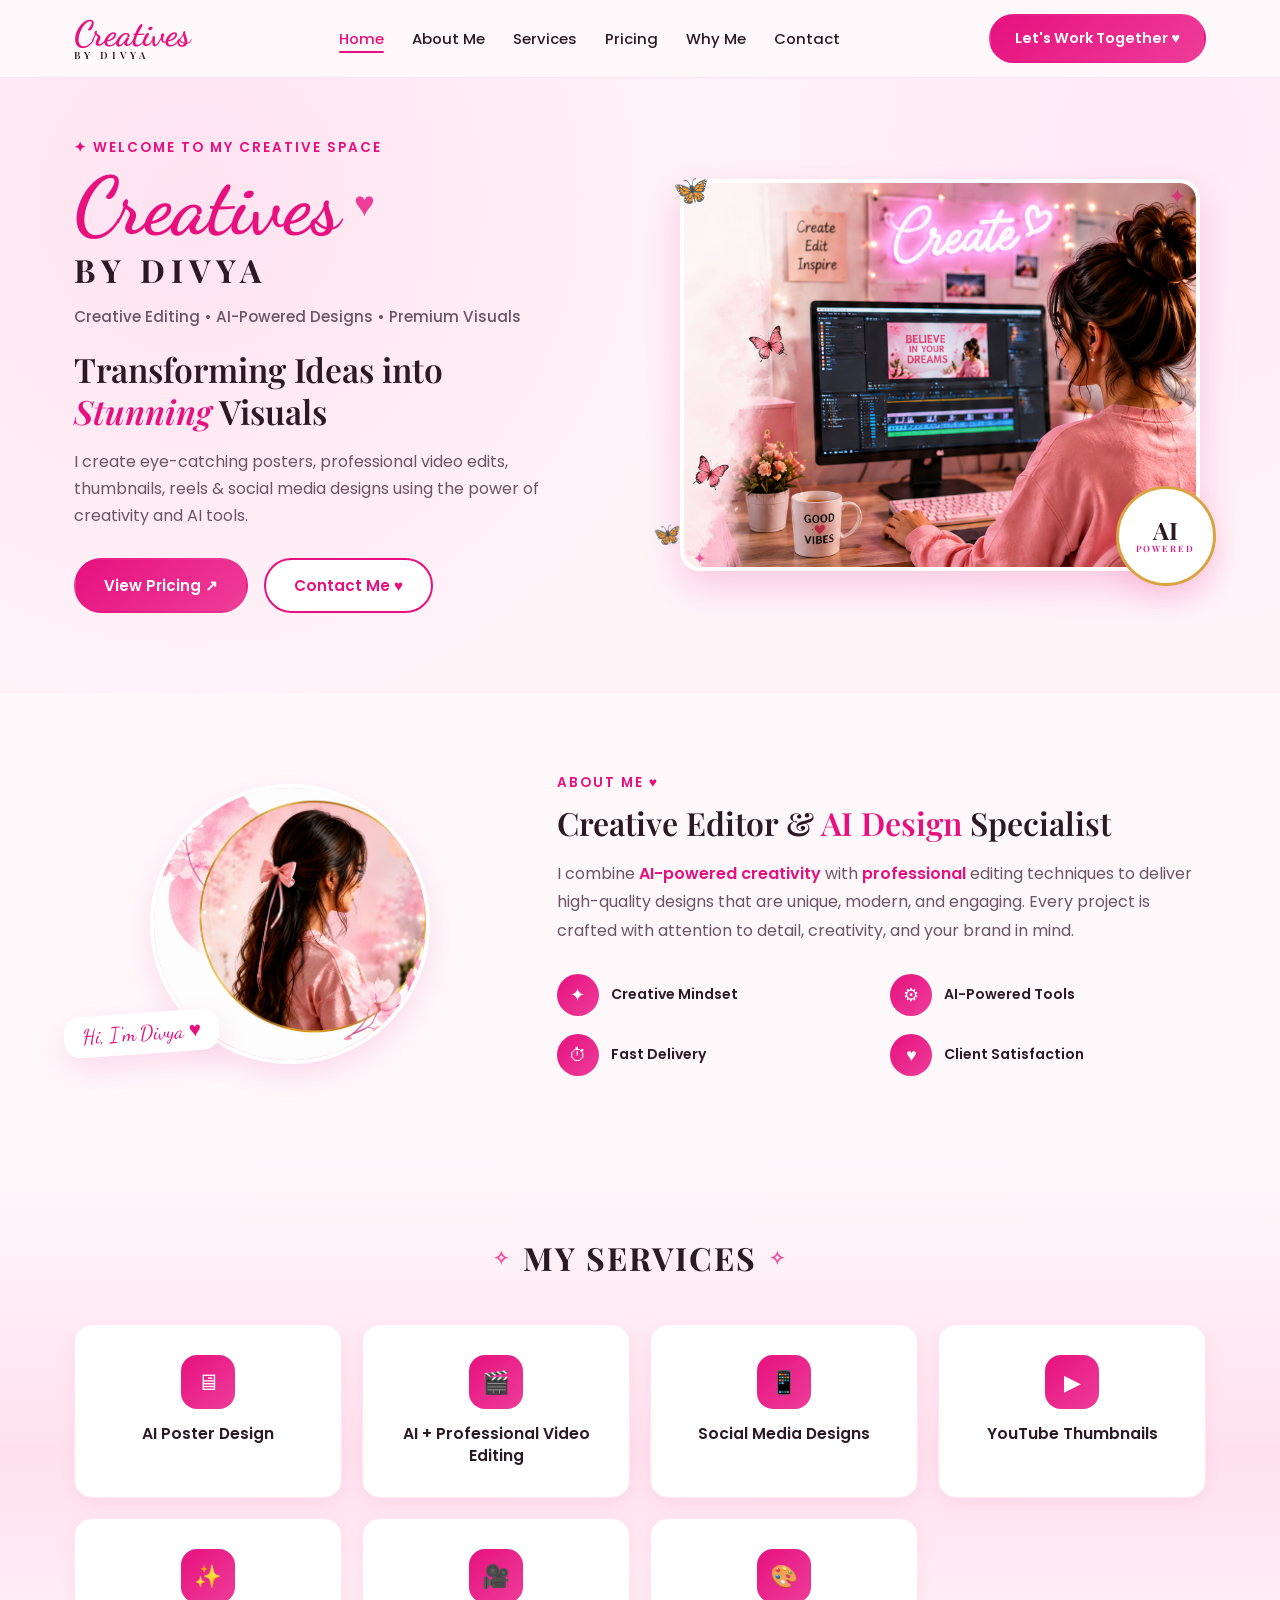
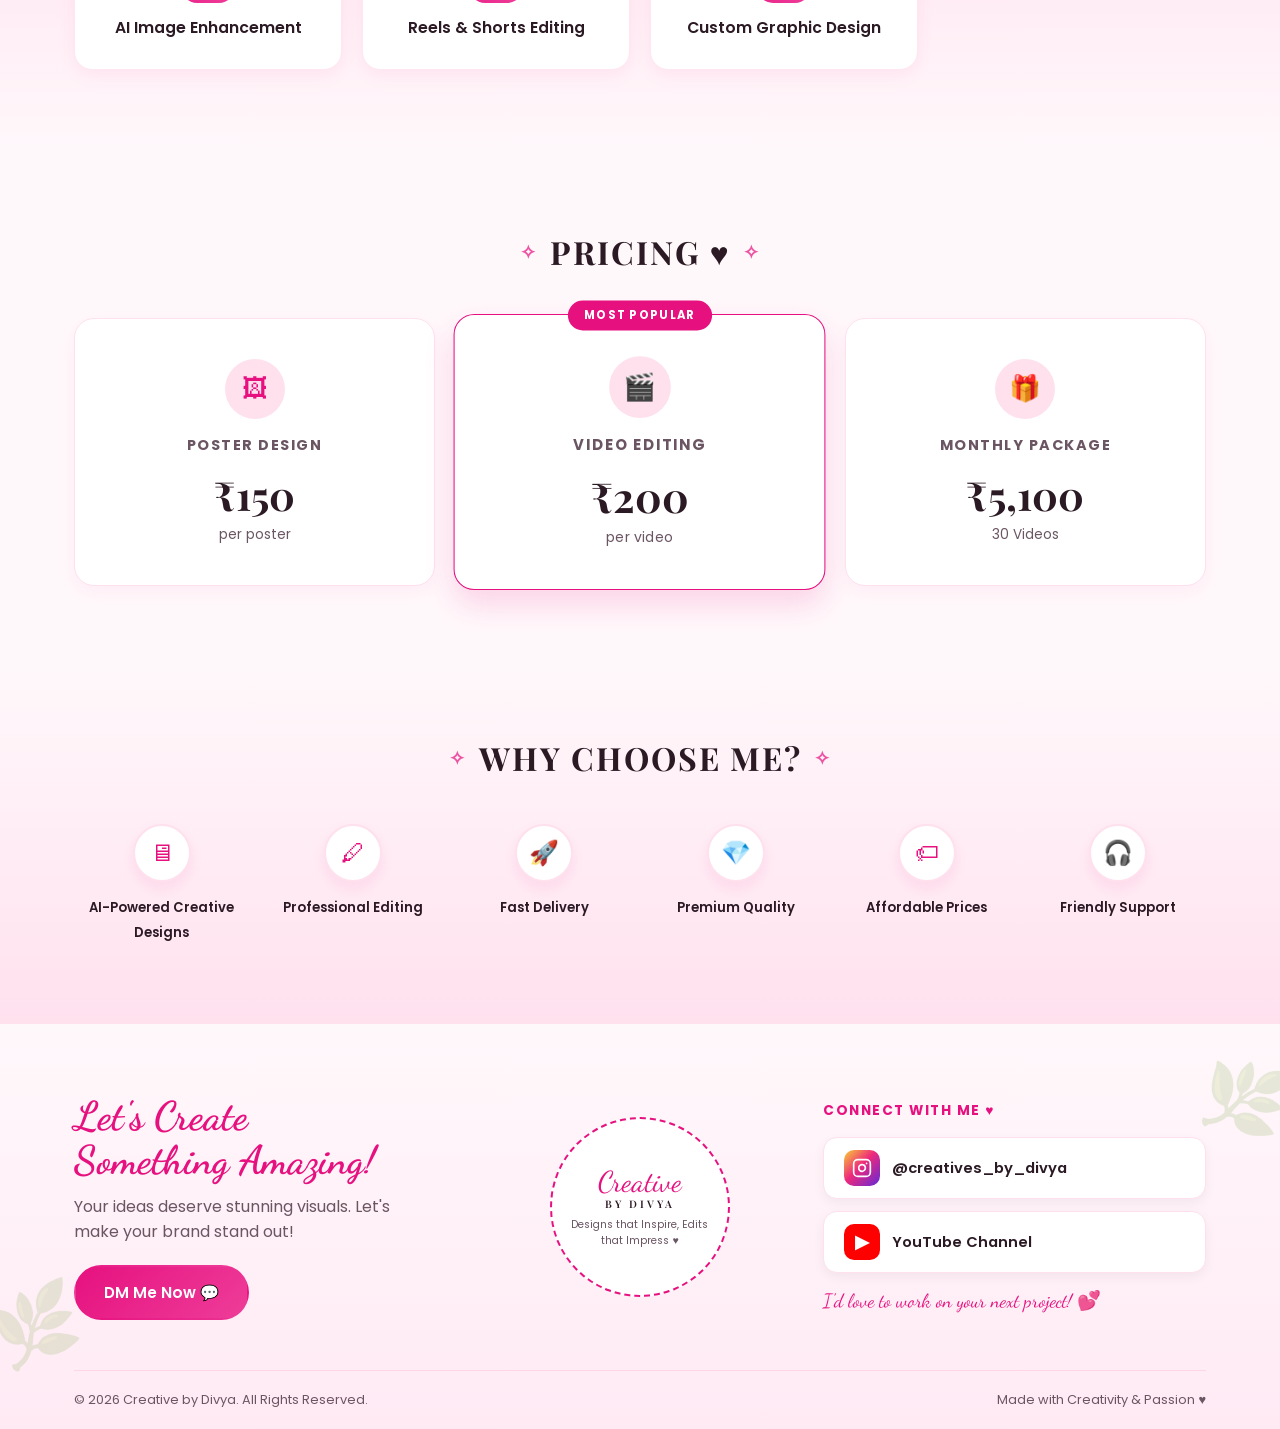
==== commit 9bc8bb98: "Update index.html" ====
--- a/index.html
+++ b/index.html
@@ -4,6 +4,8 @@
   <meta charset="UTF-8">
   <meta name="viewport" content="width=device-width, initial-scale=1.0">
   <title>Creatives by Divya | Creative Editing &amp; AI-Powered Designs</title>
+  <!-- Browser Tab Logo (Favicon) -->
+  <link rel="icon" type="image/png" href="images/1000247204.png">
   <link rel="preconnect" href="https://fonts.googleapis.com">
   <link href="https://fonts.googleapis.com/css2?family=Dancing+Script:wght@600;700&family=Playfair+Display:ital,wght@0,600;0,700;1,600&family=Poppins:wght@300;400;500;600;700&display=swap" rel="stylesheet">
   <link rel="stylesheet" href="css/style.css">
@@ -31,7 +33,7 @@
   <div class="hero-grid">
     <div class="hero-text">
       <div class="eyebrow">✦ WELCOME TO MY CREATIVE SPACE</div>
-      <h1>Creative <span class="heart">♥</span></h1>
+      <h1>Creatives <span class="heart">♥</span></h1>
       <div class="byline">BY DIVYA</div>
       <div class="tagline">Creative Editing • AI-Powered Designs • Premium Visuals</div>
       <h2>Transforming Ideas into<br><span class="accent">Stunning</span> Visuals</h2>
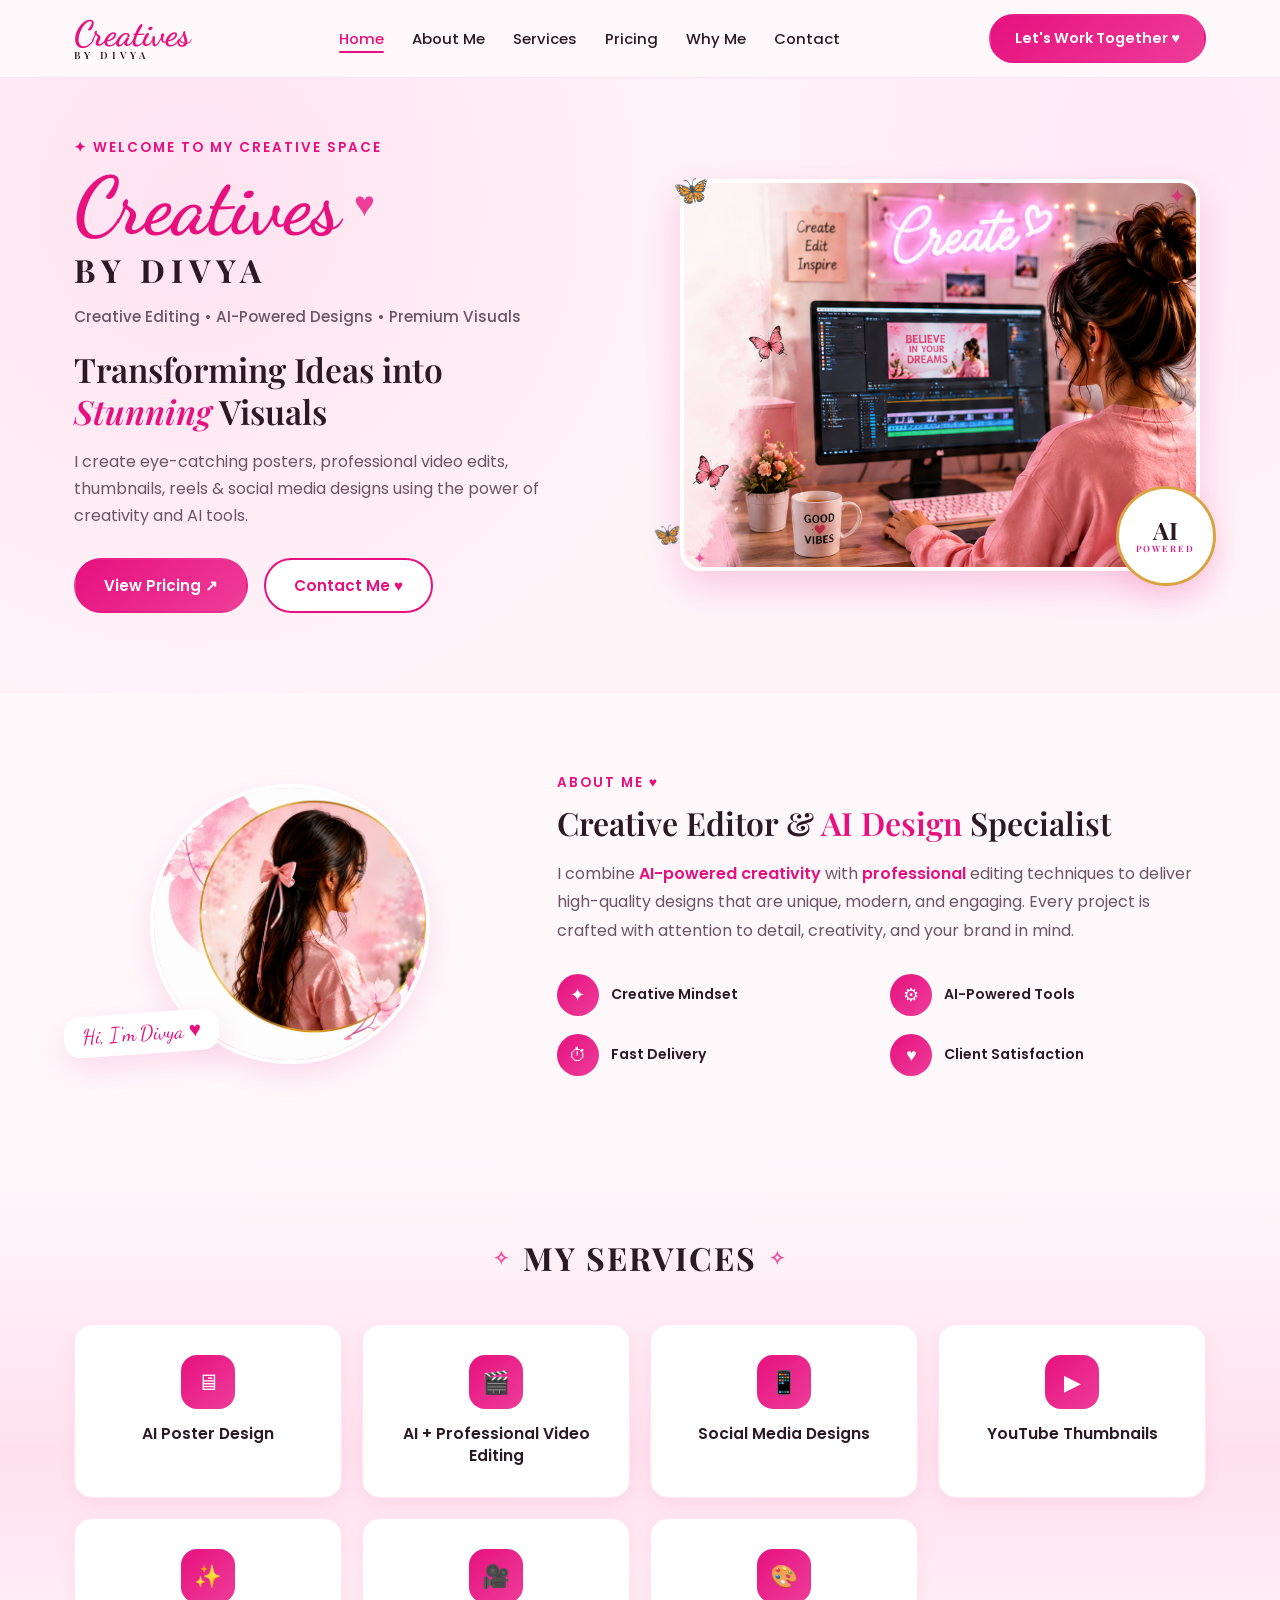
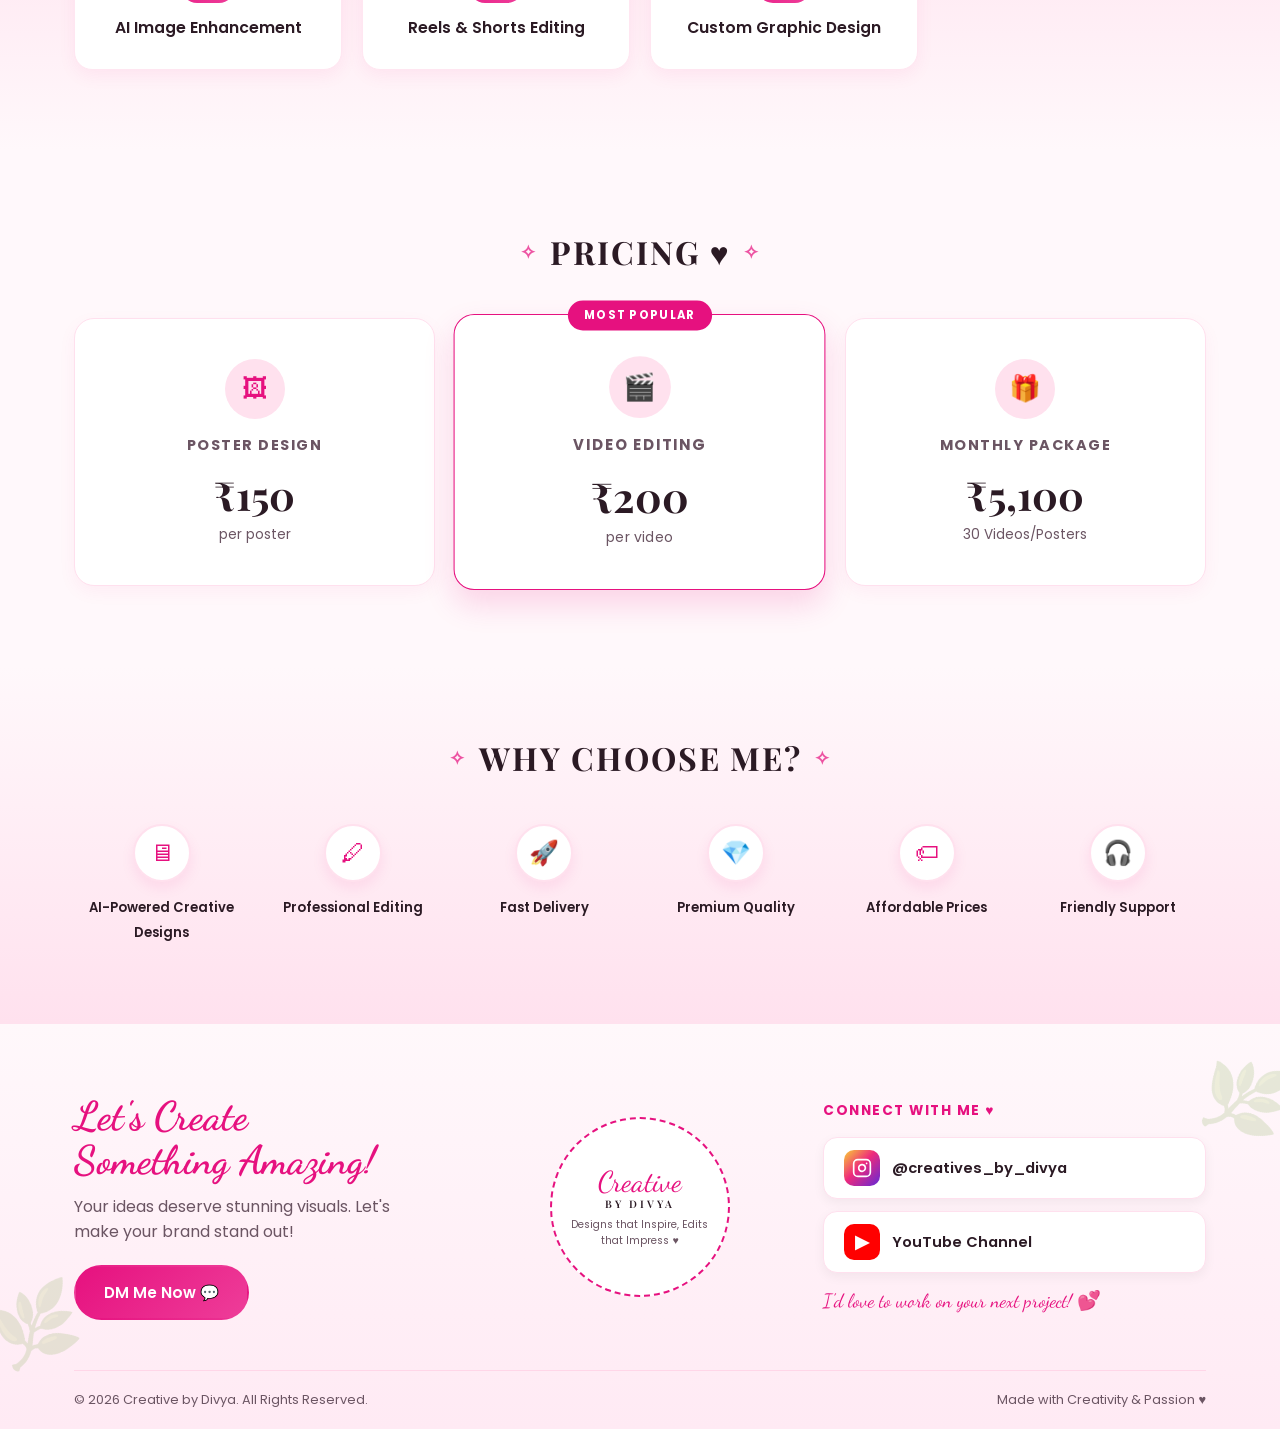
==== commit f986e491: "Update index.html" ====
--- a/index.html
+++ b/index.html
@@ -4,7 +4,7 @@
   <meta charset="UTF-8">
   <meta name="viewport" content="width=device-width, initial-scale=1.0">
   <title>Creatives by Divya | Creative Editing &amp; AI-Powered Designs</title>
-  <!-- Browser Tab Logo (Favicon) -->
+  <!-- "Designed, developed, and maintained by Pratham Dada (BCA Student)." -->
   <link rel="icon" type="image/png" href="images/1000247204.png">
   <link rel="preconnect" href="https://fonts.googleapis.com">
   <link href="https://fonts.googleapis.com/css2?family=Dancing+Script:wght@600;700&family=Playfair+Display:ital,wght@0,600;0,700;1,600&family=Poppins:wght@300;400;500;600;700&display=swap" rel="stylesheet">
@@ -118,7 +118,7 @@
         <div class="price-icon">🎁</div>
         <h4>Monthly Package</h4>
         <div class="amount">₹5,100</div>
-        <div class="unit">30 Videos</div>
+        <div class="unit">30 Videos/Posters</div>
       </div>
     </div>
   </div>
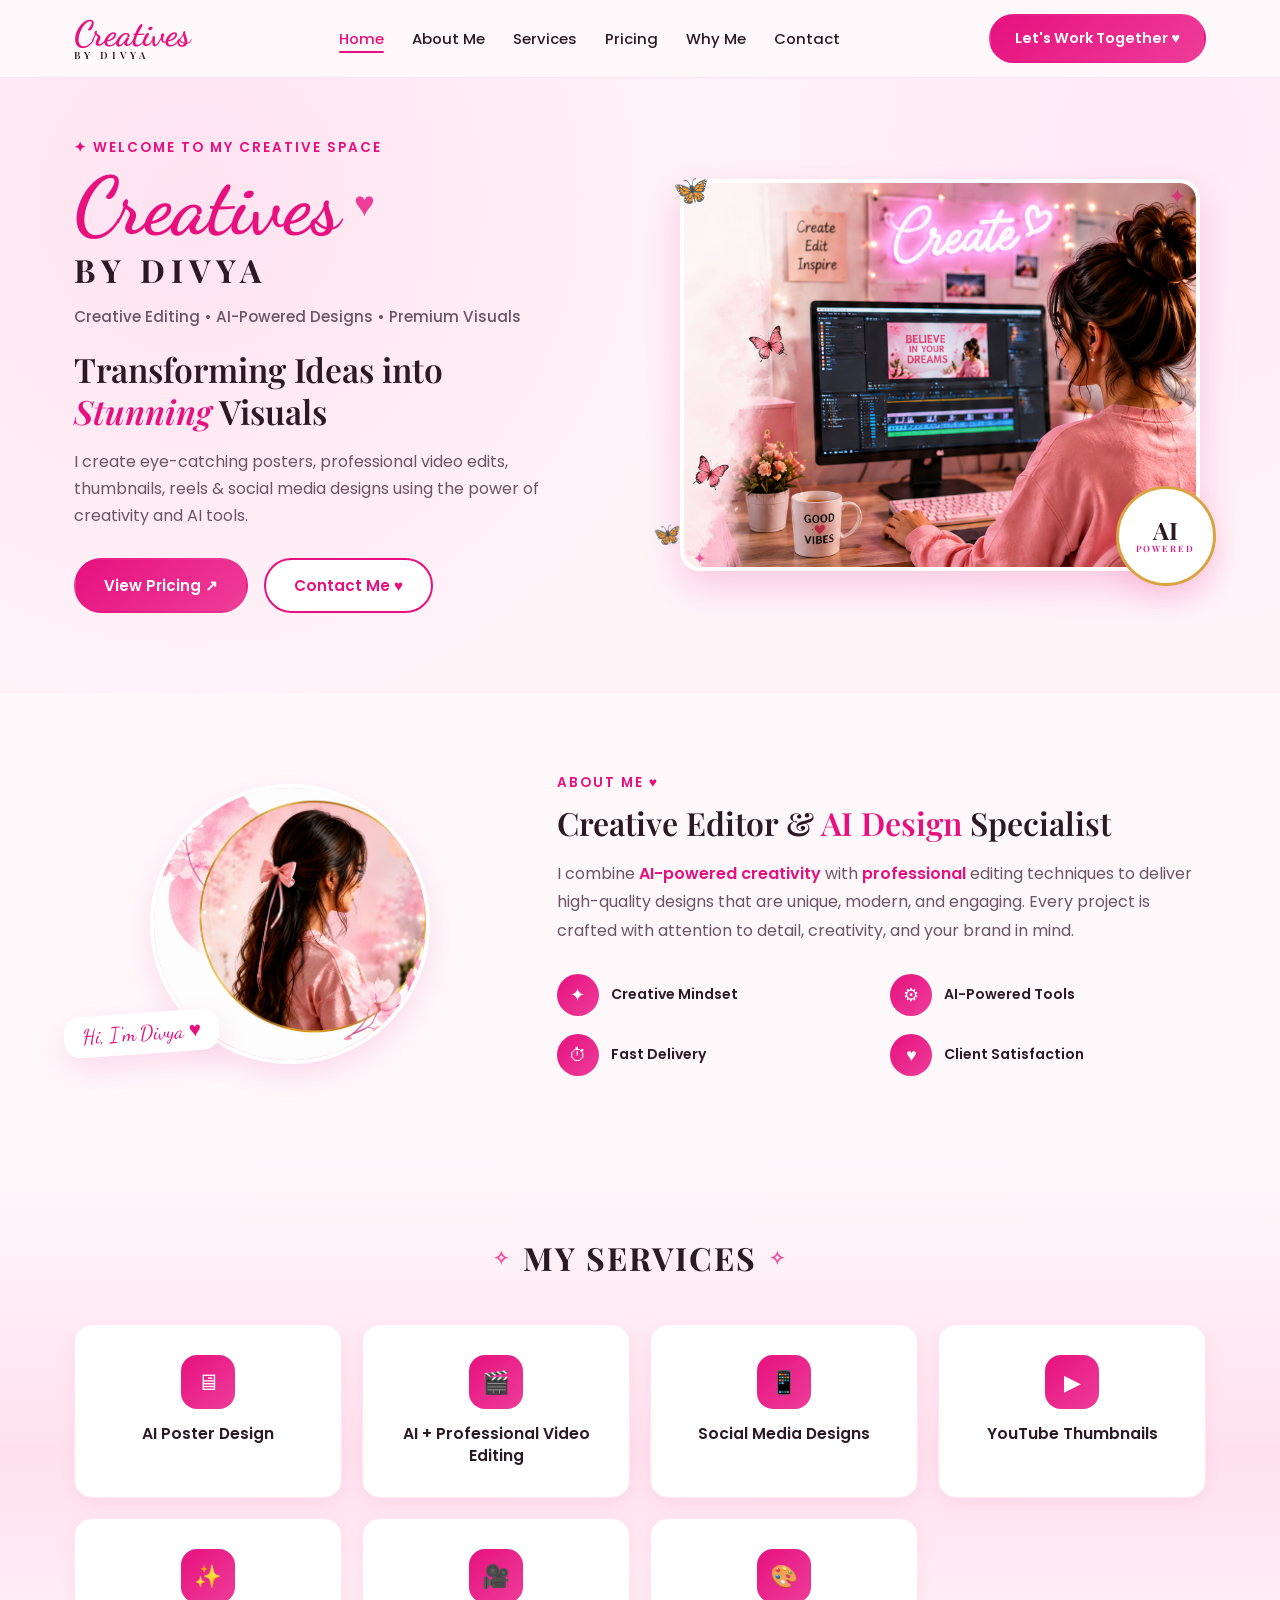
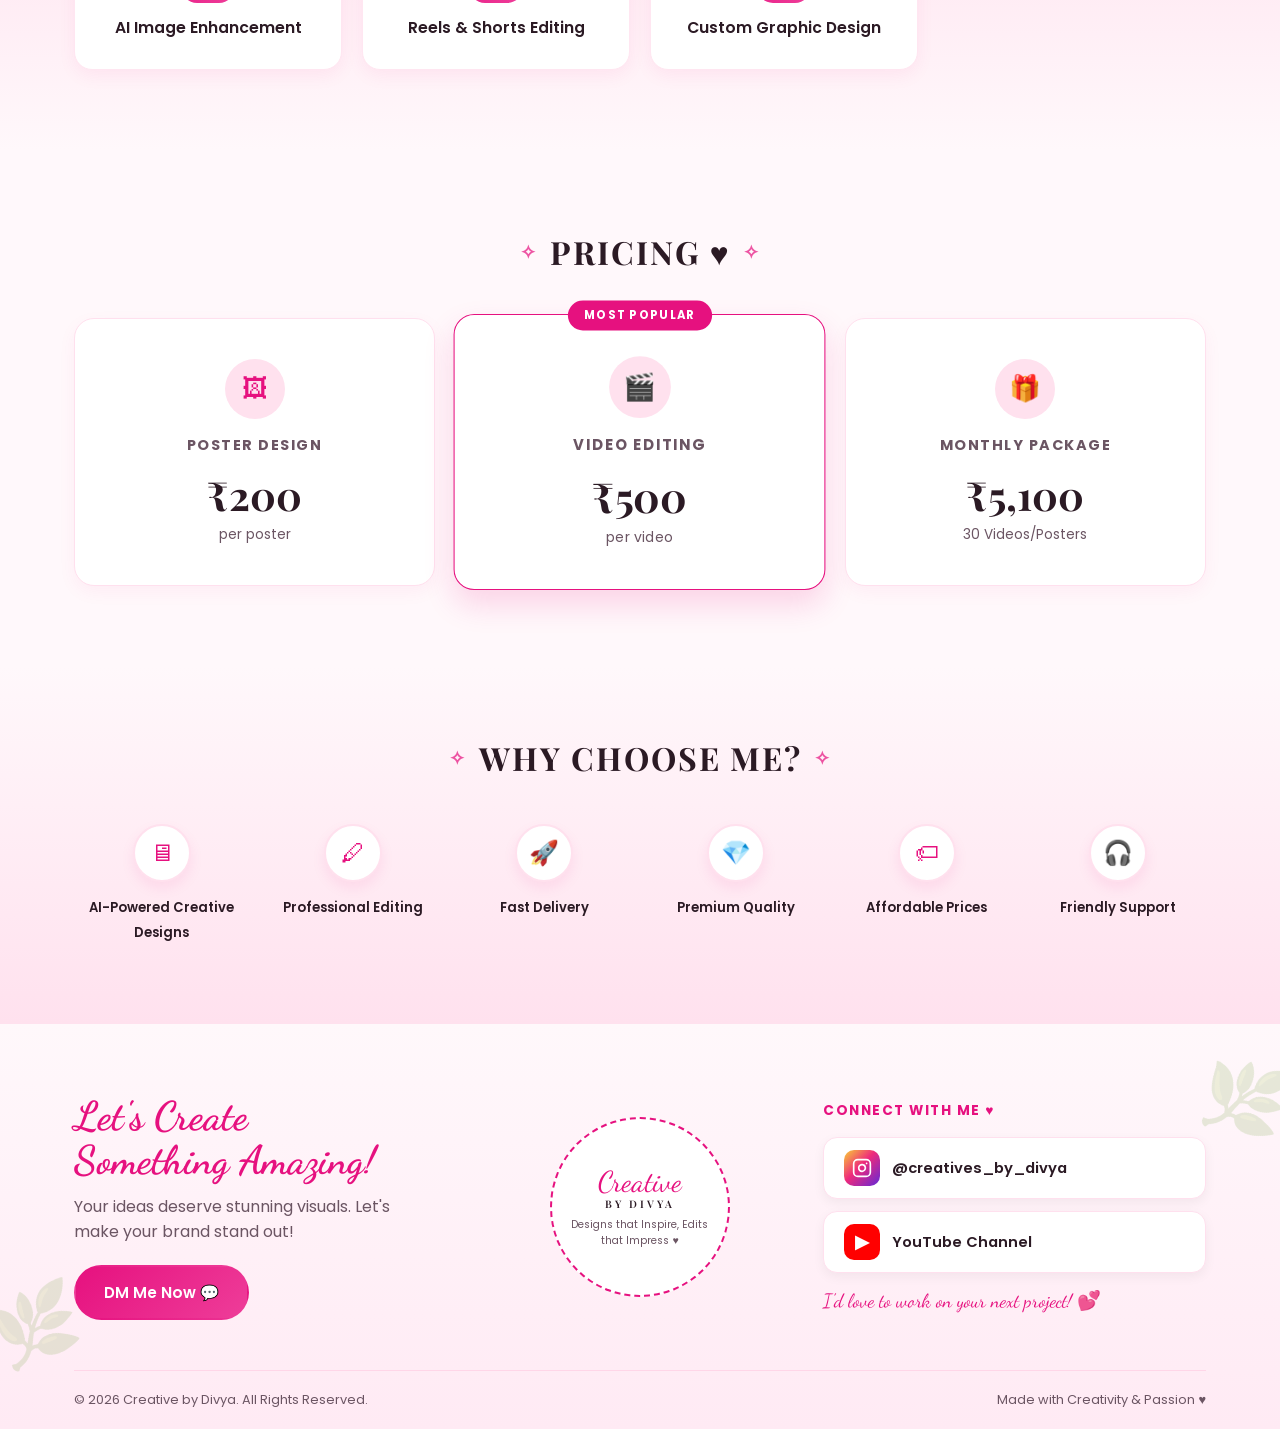
==== commit 1d5d05a6: "Update index.html" ====
--- a/index.html
+++ b/index.html
@@ -104,14 +104,14 @@
       <div class="price-card">
         <div class="price-icon">🖼</div>
         <h4>Poster Design</h4>
-        <div class="amount">₹150</div>
+        <div class="amount">₹200</div>
         <div class="unit">per poster</div>
       </div>
       <div class="price-card popular">
         <div class="popular-tag">MOST POPULAR</div>
         <div class="price-icon">🎬</div>
         <h4>Video Editing</h4>
-        <div class="amount">₹200</div>
+        <div class="amount">₹500</div>
         <div class="unit">per video</div>
       </div>
       <div class="price-card">
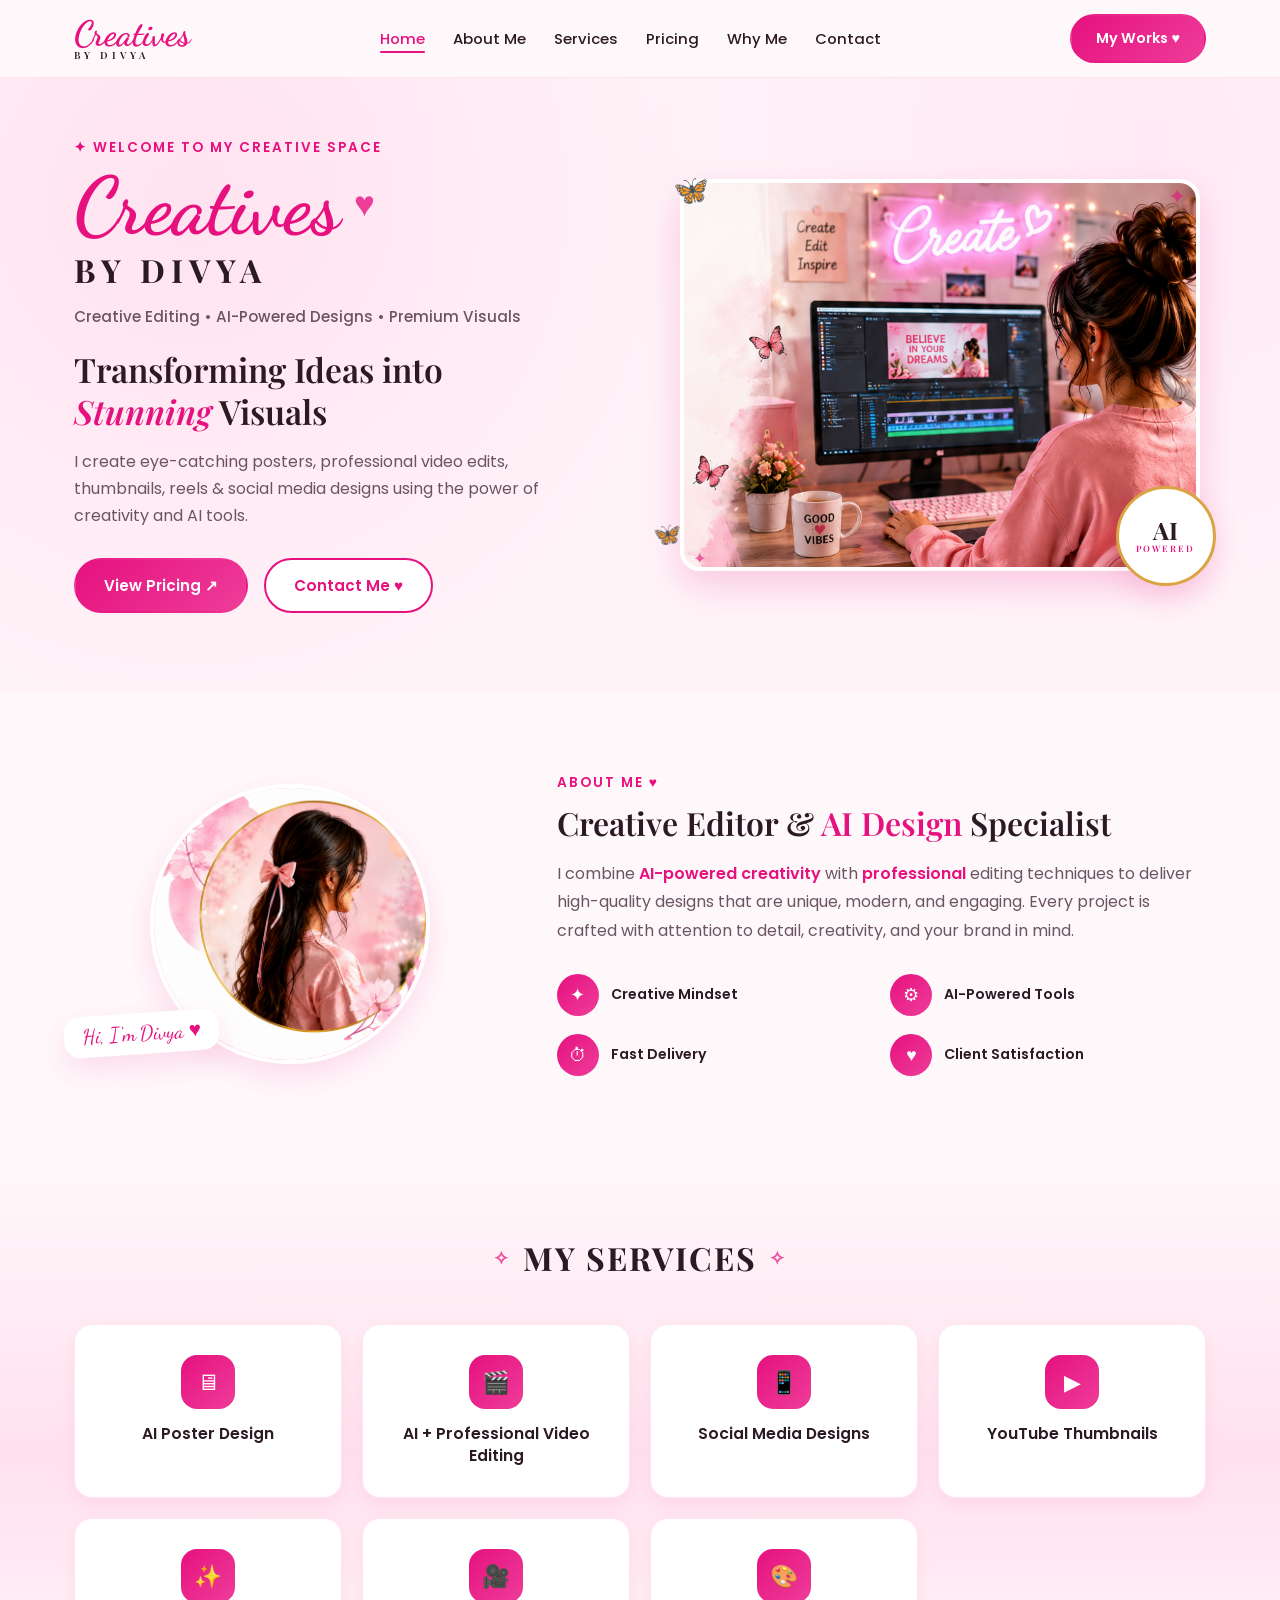
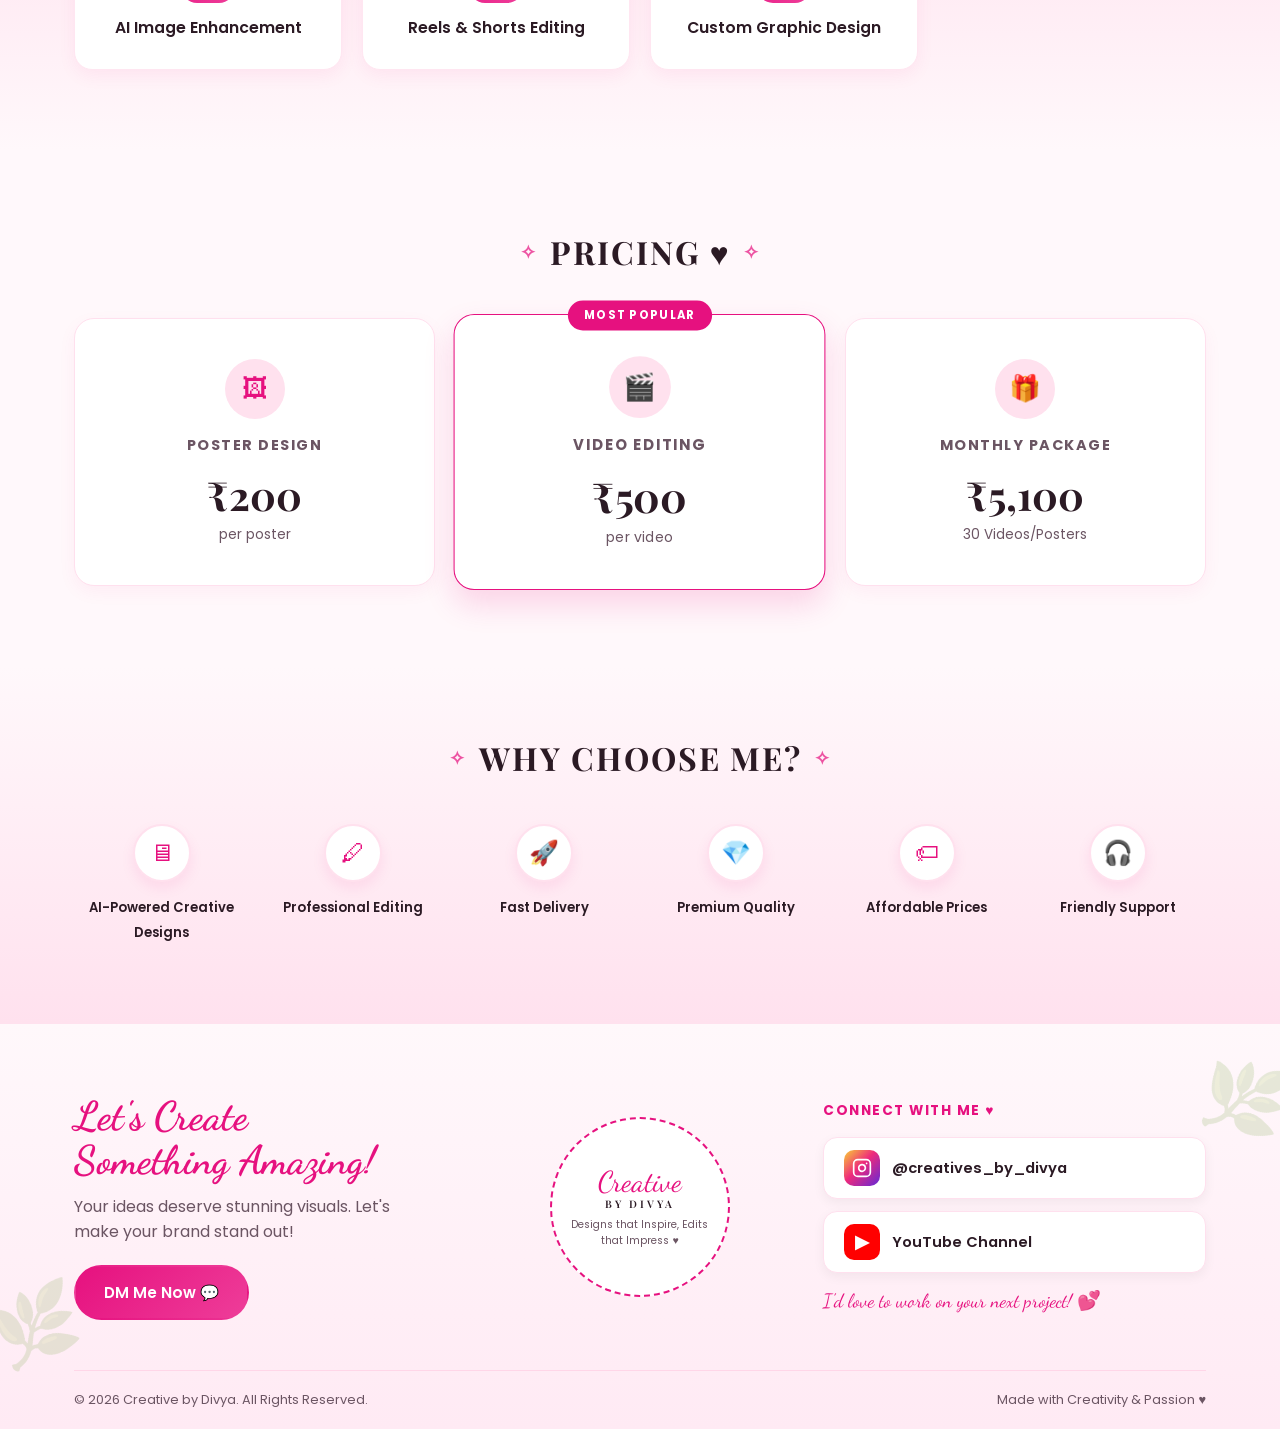
==== commit d6cefe4a: "Update index.html" ====
--- a/index.html
+++ b/index.html
@@ -25,7 +25,7 @@
         <li><a href="#contact">Contact</a></li>
       </ul>
     </nav>
-    <a href="#contact" class="btn btn-primary">Let's Work Together ♥</a>
+      <a href="portfolio/index.html" class="btn btn-primary">My Works ♥</a>
   </div>
 </header>
 
